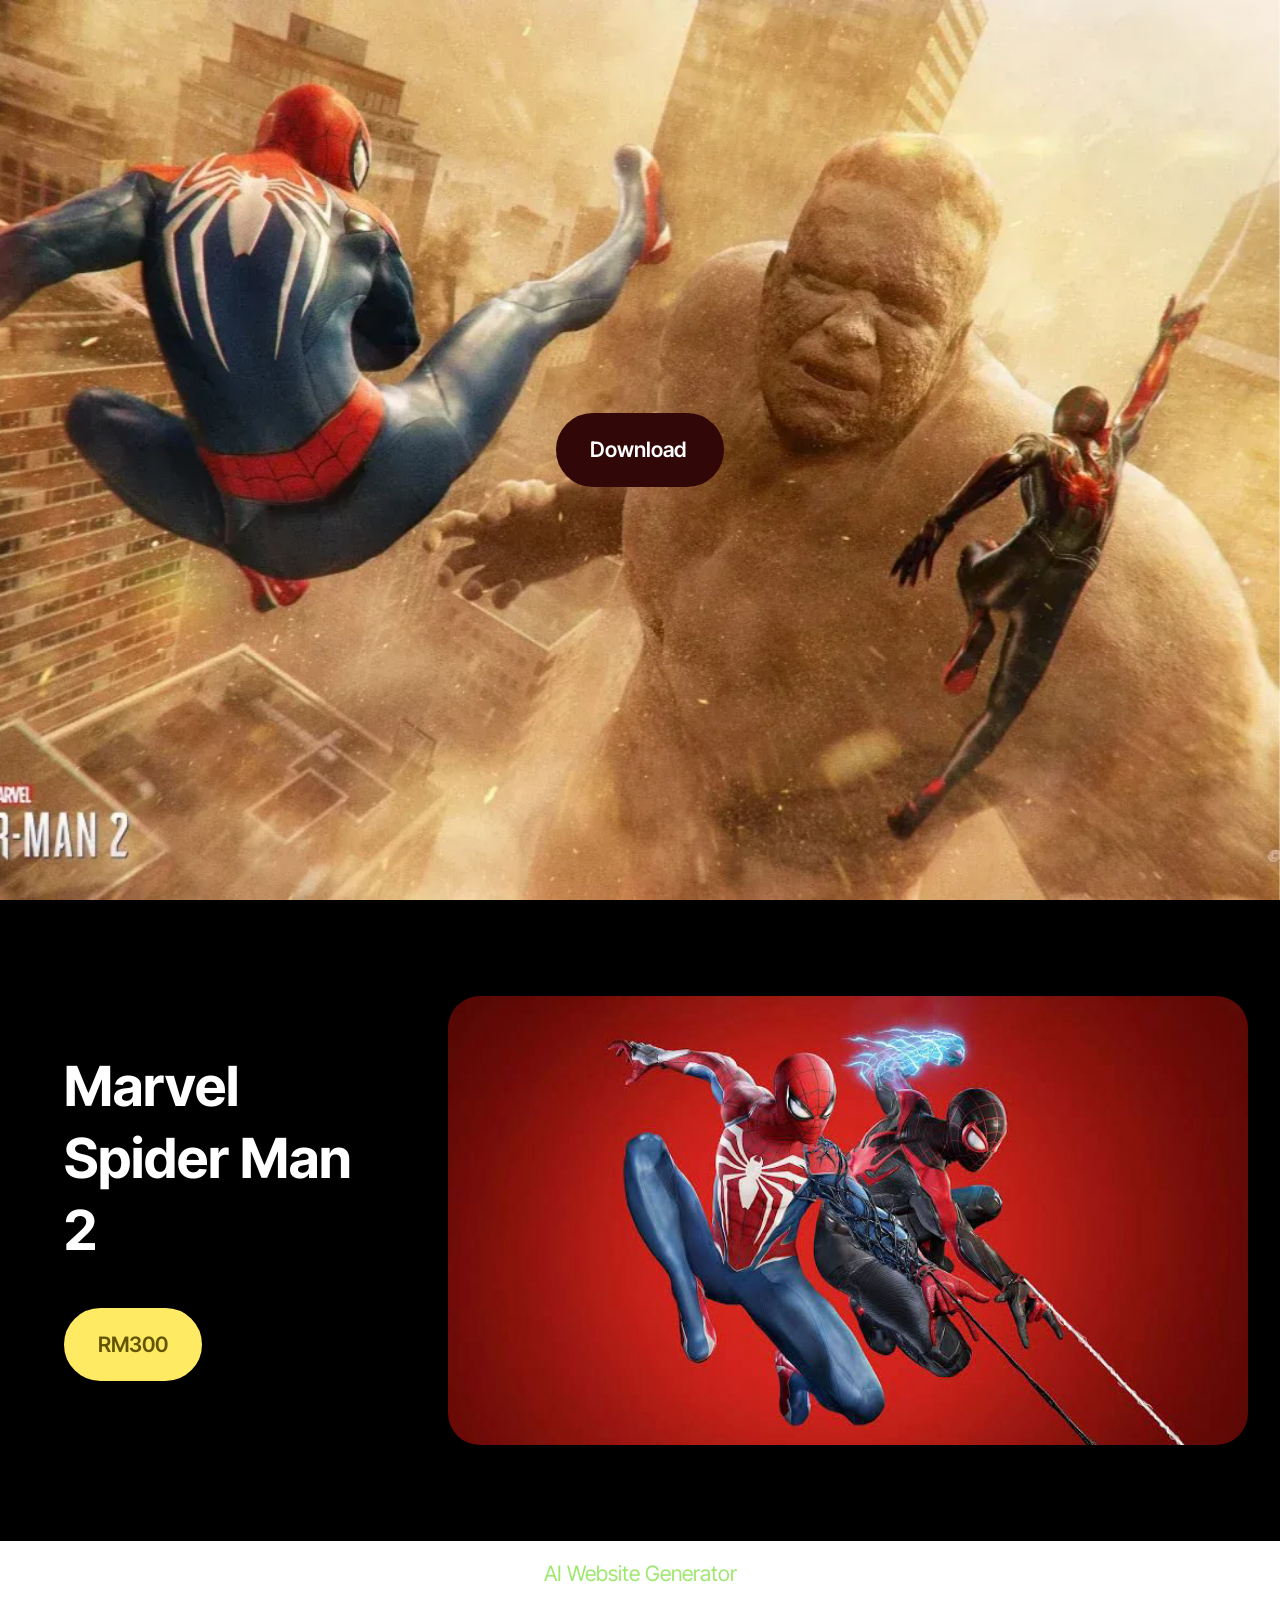
==== index.html @ e8578fde "create github pages" ====
<!DOCTYPE html>
<html  >
<head>
  <!-- Site made with Mobirise Website Builder v6.1.12, https://mobirise.com -->
  <meta charset="UTF-8">
  <meta http-equiv="X-UA-Compatible" content="IE=edge">
  <meta name="generator" content="Mobirise v6.1.12, mobirise.com">
  <meta name="viewport" content="width=device-width, initial-scale=1, minimum-scale=1">
  <link rel="shortcut icon" href="assets/images/logo5.png" type="image/x-icon">
  <meta name="description" content="">
  
  
  <title>Home</title>
  <link rel="stylesheet" href="assets/bootstrap/css/bootstrap.min.css">
  <link rel="stylesheet" href="assets/parallax/jarallax.css">
  <link rel="stylesheet" href="assets/theme/css/style.css">
  <link rel="preload" href="https://fonts.googleapis.com/css?family=Inter+Tight:100,200,300,400,500,600,700,800,900,100i,200i,300i,400i,500i,600i,700i,800i,900i&display=swap" as="style" onload="this.onload=null;this.rel='stylesheet'">
  <noscript><link rel="stylesheet" href="https://fonts.googleapis.com/css?family=Inter+Tight:100,200,300,400,500,600,700,800,900,100i,200i,300i,400i,500i,600i,700i,800i,900i&display=swap"></noscript>
  <link rel="preload" as="style" href="assets/mobirise/css/mbr-additional.css?v=uvXYZr"><link rel="stylesheet" href="assets/mobirise/css/mbr-additional.css?v=uvXYZr" type="text/css">

  
  
  
</head>
<body>
  
  <section data-bs-version="5.1" class="header19 cid-vxeJ7WHaQh mbr-fullscreen mbr-parallax-background" id="header19-0">
  

  
  
  <div class="container">
    <div class="row">
      <div class="content-wrap col-12 col-md-8">
        
        
        <div class="mbr-section-btn"><a class="btn btn-info display-7" href="https://mobiri.se">Download&nbsp;</a></div>
        
      </div>
    </div>
  </div>
</section>

<section data-bs-version="5.1" class="header1 cid-vxqao3U9JW" id="header01-2">
	

	
	

	<div class="container-fluid">
		<div class="row justify-content-center">
			<div class="col-12 col-md-12 col-lg-8 image-wrapper">
				<img class="w-100" src="assets/images/images204-739x415.jpg" alt="Mobirise Website Builder">
			</div>
			<div class="col-12 col-lg col-md-12">
				<div class="text-wrapper align-left">
					<h1 class="mbr-section-title mbr-fonts-style mb-4 display-2"><strong>Marvel&nbsp;</strong><br><strong>Spider Man 2</strong></h1>
					
					<div class="mbr-section-btn mt-3"><a class="btn btn-danger display-7" href="https://mobiri.se">RM300</a></div>
				</div>
			</div>
		</div>
	</div>
</section><section class="display-7" style="padding: 0;align-items: center;justify-content: center;flex-wrap: wrap;    align-content: center;display: flex;position: relative;height: 4rem;"><a href="https://mobiri.se/5185885" style="flex: 1 1;height: 4rem;position: absolute;width: 100%;z-index: 1;"><img alt="" style="height: 4rem;" src="[data-uri]"></a><p style="margin: 0;text-align: center;" class="display-7">&#8204;</p><a style="z-index:1" href="https://mobirise.com/builder/ai-website-generator.html">AI Website Generator</a></section><script src="assets/bootstrap/js/bootstrap.bundle.min.js"></script>  <script src="assets/parallax/jarallax.js"></script>  <script src="assets/smoothscroll/smooth-scroll.js"></script>  <script src="assets/ytplayer/index.js"></script>  <script src="assets/theme/js/script.js"></script>  
  
  
</body>
</html>
---- assets/parallax/jarallax.css ----
.jarallax {
    position: relative;
    z-index: 0;
}
.jarallax > .jarallax-img {
    position: absolute;
    object-fit: cover;
    /* support for plugin https://github.com/bfred-it/object-fit-images */
    font-family: 'object-fit: cover;';
    top: 0;
    left: 0;
    width: 100%;
    height: 100%;
    z-index: -1;
}
---- assets/theme/css/style.css ----
@charset "UTF-8";
section {
  background-color: #ffffff;
}

body {
  font-style: normal;
  line-height: 1.5;
  font-weight: 400;
  color: #232323;
  position: relative;
}

button {
  background-color: transparent;
  border-color: transparent;
}

.embla__button,
.carousel-control {
  background-color: #edefea !important;
  opacity: 0.8 !important;
  color: #464845 !important;
  border-color: #edefea !important;
}

.carousel .close,
.modalWindow .close {
  background-color: #edefea !important;
  color: #464845 !important;
  border-color: #edefea !important;
  opacity: 0.8 !important;
}

.carousel .close:hover,
.modalWindow .close:hover {
  opacity: 1 !important;
}

.carousel-indicators li {
  background-color: #edefea !important;
  border: 2px solid #464845 !important;
}

.carousel-indicators li:hover,
.carousel-indicators li:active {
  opacity: 0.8 !important;
}

.embla__button:hover,
.carousel-control:hover {
  background-color: #edefea !important;
  opacity: 1 !important;
}

.modalWindow-video-container {
  height: 80%;
}

section,
.container,
.container-fluid {
  position: relative;
  word-wrap: break-word;
}

a.mbr-iconfont:hover {
  text-decoration: none;
}

.article .lead p,
.article .lead ul,
.article .lead ol,
.article .lead pre,
.article .lead blockquote {
  margin-bottom: 0;
}

a {
  font-style: normal;
  font-weight: 400;
  cursor: pointer;
}
a, a:hover {
  text-decoration: none;
}

.mbr-section-title {
  font-style: normal;
  line-height: 1.3;
}

.mbr-section-subtitle {
  line-height: 1.3;
}

.mbr-text {
  font-style: normal;
  line-height: 1.7;
}

h1,
h2,
h3,
h4,
h5,
h6,
.display-1,
.display-2,
.display-4,
.display-5,
.display-7,
span,
p,
a {
  line-height: 1;
  word-break: break-word;
  word-wrap: break-word;
  font-weight: 400;
}

b,
strong {
  font-weight: bold;
}

input:-webkit-autofill, input:-webkit-autofill:hover, input:-webkit-autofill:focus, input:-webkit-autofill:active {
  transition-delay: 9999s;
  -webkit-transition-property: background-color, color;
  transition-property: background-color, color;
}

textarea[type=hidden] {
  display: none;
}

section {
  background-position: 50% 50%;
  background-repeat: no-repeat;
  background-size: cover;
}
section .mbr-background-video,
section .mbr-background-video-preview {
  position: absolute;
  bottom: 0;
  left: 0;
  right: 0;
  top: 0;
}

.hidden {
  visibility: hidden;
}

.mbr-z-index20 {
  z-index: 20;
}

/*! Base colors */
.mbr-white {
  color: #ffffff;
}

.mbr-black {
  color: #111111;
}

.mbr-bg-white {
  background-color: #ffffff;
}

.mbr-bg-black {
  background-color: #000000;
}

/*! Text-aligns */
.align-left {
  text-align: left;
}

.align-center {
  text-align: center;
}

.align-right {
  text-align: right;
}

/*! Font-weight  */
.mbr-light {
  font-weight: 300;
}

.mbr-regular {
  font-weight: 400;
}

.mbr-semibold {
  font-weight: 500;
}

.mbr-bold {
  font-weight: 700;
}

/*! Media  */
.media-content {
  flex-basis: 100%;
}

.media-container-row {
  display: flex;
  flex-direction: row;
  flex-wrap: wrap;
  justify-content: center;
  align-content: center;
  align-items: start;
}
.media-container-row .media-size-item {
  width: 400px;
}

.media-container-column {
  display: flex;
  flex-direction: column;
  flex-wrap: wrap;
  justify-content: center;
  align-content: center;
  align-items: stretch;
}
.media-container-column > * {
  width: 100%;
}

@media (min-width: 992px) {
  .media-container-row {
    flex-wrap: nowrap;
  }
}
figure {
  margin-bottom: 0;
  overflow: hidden;
}

figure[mbr-media-size] {
  transition: width 0.1s;
}

img,
iframe {
  display: block;
  width: 100%;
}

.card {
  background-color: transparent;
  border: none;
}

.card-box {
  width: 100%;
}

.card-img {
  text-align: center;
  flex-shrink: 0;
  -webkit-flex-shrink: 0;
}

.media {
  max-width: 100%;
  margin: 0 auto;
}

.mbr-figure {
  align-self: center;
}

.media-container > div {
  max-width: 100%;
}

.mbr-figure img,
.card-img img {
  width: 100%;
}

@media (max-width: 991px) {
  .media-size-item {
    width: auto !important;
  }
  .media {
    width: auto;
  }
  .mbr-figure {
    width: 100% !important;
  }
}
/*! Buttons */
.mbr-section-btn {
  margin-left: -0.6rem;
  margin-right: -0.6rem;
  font-size: 0;
}

.btn {
  font-weight: 600;
  border-width: 1px;
  font-style: normal;
  margin: 0.6rem 0.6rem;
  white-space: normal;
  transition: all 0.2s ease-in-out;
  display: inline-flex;
  align-items: center;
  justify-content: center;
  word-break: break-word;
}

.btn-sm {
  font-weight: 600;
  letter-spacing: 0px;
  transition: all 0.3s ease-in-out;
}

.btn-md {
  font-weight: 600;
  letter-spacing: 0px;
  transition: all 0.3s ease-in-out;
}

.btn-lg {
  font-weight: 600;
  letter-spacing: 0px;
  transition: all 0.3s ease-in-out;
}

.btn-form {
  margin: 0;
}
.btn-form:hover {
  cursor: pointer;
}

nav .mbr-section-btn {
  margin-left: 0rem;
  margin-right: 0rem;
}

/*! Btn icon margin */
.btn .mbr-iconfont,
.btn.btn-sm .mbr-iconfont {
  order: 1;
  cursor: pointer;
  margin-left: 0.5rem;
  vertical-align: sub;
}

.btn.btn-md .mbr-iconfont,
.btn.btn-md .mbr-iconfont {
  margin-left: 0.8rem;
}

.mbr-regular {
  font-weight: 400;
}

.mbr-semibold {
  font-weight: 500;
}

.mbr-bold {
  font-weight: 700;
}

[type=submit] {
  -webkit-appearance: none;
}

/*! Full-screen */
.mbr-fullscreen .mbr-overlay {
  min-height: 100vh;
}

.mbr-fullscreen {
  display: flex;
  display: -moz-flex;
  display: -ms-flex;
  display: -o-flex;
  align-items: center;
  min-height: 100vh;
  padding-top: 3rem;
  padding-bottom: 3rem;
}

/*! Map */
.map {
  height: 25rem;
  position: relative;
}
.map iframe {
  width: 100%;
  height: 100%;
}

/*! Scroll to top arrow */
.mbr-arrow-up {
  bottom: 25px;
  right: 90px;
  position: fixed;
  text-align: right;
  z-index: 5000;
  color: #ffffff;
  font-size: 22px;
}

.mbr-arrow-up a {
  background: rgba(0, 0, 0, 0.2);
  border-radius: 50%;
  color: #fff;
  display: inline-block;
  height: 60px;
  width: 60px;
  border: 2px solid #fff;
  outline-style: none !important;
  position: relative;
  text-decoration: none;
  transition: all 0.3s ease-in-out;
  cursor: pointer;
  text-align: center;
}
.mbr-arrow-up a:hover {
  background-color: rgba(0, 0, 0, 0.4);
}
.mbr-arrow-up a i {
  line-height: 60px;
}

.mbr-arrow-up-icon {
  display: block;
  color: #fff;
}

.mbr-arrow-up-icon::before {
  content: "›";
  display: inline-block;
  font-family: serif;
  font-size: 22px;
  line-height: 1;
  font-style: normal;
  position: relative;
  top: 6px;
  left: -4px;
  transform: rotate(-90deg);
}

/*! Arrow Down */
.mbr-arrow {
  position: absolute;
  bottom: 45px;
  left: 50%;
  width: 60px;
  height: 60px;
  cursor: pointer;
  background-color: rgba(80, 80, 80, 0.5);
  border-radius: 50%;
  transform: translateX(-50%);
}
@media (max-width: 767px) {
  .mbr-arrow {
    display: none;
  }
}
.mbr-arrow > a {
  display: inline-block;
  text-decoration: none;
  outline-style: none;
  animation: arrowdown 1.7s ease-in-out infinite;
  color: #ffffff;
}
.mbr-arrow > a > i {
  position: absolute;
  top: -2px;
  left: 15px;
  font-size: 2rem;
}

#scrollToTop a i::before {
  content: "";
  position: absolute;
  display: block;
  border-bottom: 2.5px solid #fff;
  border-left: 2.5px solid #fff;
  width: 27.8%;
  height: 27.8%;
  left: 50%;
  top: 51%;
  transform: translateY(-30%) translateX(-50%) rotate(135deg);
}

@keyframes arrowdown {
  0% {
    transform: translateY(0px);
  }
  50% {
    transform: translateY(-5px);
  }
  100% {
    transform: translateY(0px);
  }
}
@media (max-width: 500px) {
  .mbr-arrow-up {
    left: 0;
    right: 0;
    text-align: center;
  }
}
/*Gradients animation*/
@keyframes gradient-animation {
  from {
    background-position: 0% 100%;
    animation-timing-function: ease-in-out;
  }
  to {
    background-position: 100% 0%;
    animation-timing-function: ease-in-out;
  }
}
.bg-gradient {
  background-size: 200% 200%;
  animation: gradient-animation 5s infinite alternate;
  -webkit-animation: gradient-animation 5s infinite alternate;
}

.menu .navbar-brand {
  display: -webkit-flex;
}
.menu .navbar-brand span {
  display: flex;
  display: -webkit-flex;
}
.menu .navbar-brand .navbar-caption-wrap {
  display: -webkit-flex;
}
.menu .navbar-brand .navbar-logo img {
  display: -webkit-flex;
  width: auto;
}
@media (min-width: 768px) and (max-width: 991px) {
  .menu .navbar-toggleable-sm .navbar-nav {
    display: -ms-flexbox;
  }
}
@media (max-width: 991px) {
  .menu .navbar-collapse {
    max-height: 93.5vh;
  }
  .menu .navbar-collapse.show {
    overflow: auto;
  }
}
@media (min-width: 992px) {
  .menu .navbar-nav.nav-dropdown {
    display: -webkit-flex;
  }
  .menu .navbar-toggleable-sm .navbar-collapse {
    display: -webkit-flex !important;
  }
  .menu .collapsed .navbar-collapse {
    max-height: 93.5vh;
  }
  .menu .collapsed .navbar-collapse.show {
    overflow: auto;
  }
}
@media (max-width: 767px) {
  .menu .navbar-collapse {
    max-height: 80vh;
  }
}

.nav-link .mbr-iconfont {
  margin-right: 0.5rem;
}

.navbar {
  display: -webkit-flex;
  -webkit-flex-wrap: wrap;
  -webkit-align-items: center;
  -webkit-justify-content: space-between;
}

.navbar-collapse {
  -webkit-flex-basis: 100%;
  -webkit-flex-grow: 1;
  -webkit-align-items: center;
}

.nav-dropdown .link {
  padding: 0.667em 1.667em !important;
  margin: 0 !important;
}

.nav {
  display: -webkit-flex;
  -webkit-flex-wrap: wrap;
}

.row {
  display: -webkit-flex;
  -webkit-flex-wrap: wrap;
}

.justify-content-center {
  -webkit-justify-content: center;
}

.form-inline {
  display: -webkit-flex;
}

.card-wrapper {
  -webkit-flex: 1;
}

.carousel-control {
  z-index: 10;
  display: -webkit-flex;
}

.carousel-controls {
  display: -webkit-flex;
}

.media {
  display: -webkit-flex;
}

.form-group:focus {
  outline: none;
}

.jq-selectbox__select {
  padding: 7px 0;
  position: relative;
}

.jq-selectbox__dropdown {
  overflow: hidden;
  border-radius: 10px;
  position: absolute;
  top: 100%;
  left: 0 !important;
  width: 100% !important;
}

.jq-selectbox__trigger-arrow {
  right: 0;
  transform: translateY(-50%);
}

.jq-selectbox li {
  padding: 1.07em 0.5em;
}

input[type=range] {
  padding-left: 0 !important;
  padding-right: 0 !important;
}

.modal-dialog,
.modal-content {
  height: 100%;
}

.modal-dialog .carousel-inner {
  height: calc(100vh - 1.75rem);
}
@media (max-width: 575px) {
  .modal-dialog .carousel-inner {
    height: calc(100vh - 1rem);
  }
}

.carousel-item {
  text-align: center;
}

.carousel-item img {
  margin: auto;
}

.navbar-toggler {
  align-self: flex-start;
  padding: 0.25rem 0.75rem;
  font-size: 1.25rem;
  line-height: 1;
  background: transparent;
  border: 1px solid transparent;
  border-radius: 0.25rem;
}

.navbar-toggler:focus,
.navbar-toggler:hover {
  text-decoration: none;
  box-shadow: none;
}

.navbar-toggler-icon {
  display: inline-block;
  width: 1.5em;
  height: 1.5em;
  vertical-align: middle;
  content: "";
  background: no-repeat center center;
  background-size: 100% 100%;
}

.navbar-toggler-left {
  position: absolute;
  left: 1rem;
}

.navbar-toggler-right {
  position: absolute;
  right: 1rem;
}

.card-img {
  width: auto;
}

.menu .navbar.collapsed:not(.beta-menu) {
  flex-direction: column;
}

.carousel-item.active,
.carousel-item-next,
.carousel-item-prev {
  display: flex;
}

.note-air-layout .dropup .dropdown-menu,
.note-air-layout .navbar-fixed-bottom .dropdown .dropdown-menu {
  bottom: initial !important;
}

html,
body {
  height: auto;
  min-height: 100vh;
}

.dropup .dropdown-toggle::after {
  display: none;
}

.form-asterisk {
  font-family: initial;
  position: absolute;
  top: -2px;
  font-weight: normal;
}

.form-control-label {
  position: relative;
  cursor: pointer;
  margin-bottom: 0.357em;
  padding: 0;
}

.alert {
  color: #ffffff;
  border-radius: 0;
  border: 0;
  font-size: 1.1rem;
  line-height: 1.5;
  margin-bottom: 1.875rem;
  padding: 1.25rem;
  position: relative;
  text-align: center;
}
.alert.alert-form::after {
  background-color: inherit;
  bottom: -7px;
  content: "";
  display: block;
  height: 14px;
  left: 50%;
  margin-left: -7px;
  position: absolute;
  transform: rotate(45deg);
  width: 14px;
}

.form-control {
  background-color: #ffffff;
  background-clip: border-box;
  color: #232323;
  line-height: 1rem !important;
  height: auto;
  padding: 1.2rem 2rem;
  transition: border-color 0.25s ease 0s;
  border: 1px solid transparent !important;
  border-radius: 4px;
  box-shadow: rgba(0, 0, 0, 0.07) 0px 1px 1px 0px, rgba(0, 0, 0, 0.07) 0px 1px 3px 0px, rgba(0, 0, 0, 0.03) 0px 0px 0px 1px;
}
.form-active .form-control:invalid {
  border-color: red;
}

.row > * {
  padding-right: 1rem;
  padding-left: 1rem;
}

form .row {
  margin-left: -0.6rem;
  margin-right: -0.6rem;
}
form .row [class*=col] {
  padding-left: 0.6rem;
  padding-right: 0.6rem;
}

form .mbr-section-btn {
  padding-left: 0.6rem;
  padding-right: 0.6rem;
}

form .form-check-input {
  margin-top: 0.5;
}

textarea.form-control {
  line-height: 1.5rem !important;
}

.form-group {
  margin-bottom: 1.2rem;
}

.form-control,
form .btn {
  min-height: 48px;
}

.gdpr-block label span.textGDPR input[name=gdpr] {
  top: 7px;
}

.form-control:focus {
  box-shadow: none;
}

:focus {
  outline: none;
}

.mbr-overlay {
  background-color: #000;
  bottom: 0;
  left: 0;
  opacity: 0.5;
  position: absolute;
  right: 0;
  top: 0;
  z-index: 0;
  pointer-events: none;
}

blockquote {
  font-style: italic;
  padding: 3rem;
  font-size: 1.09rem;
  position: relative;
  border-left: 3px solid;
}

ul,
ol,
pre,
blockquote {
  margin-bottom: 2.3125rem;
}

.mt-4 {
  margin-top: 2rem !important;
}

.mb-4 {
  margin-bottom: 2rem !important;
}

.container,
.container-fluid {
  padding-left: 16px;
  padding-right: 16px;
}

.row {
  margin-left: -16px;
  margin-right: -16px;
}
.row > [class*=col] {
  padding-left: 16px;
  padding-right: 16px;
}

@media (min-width: 992px) {
  .container-fluid {
    padding-left: 32px;
    padding-right: 32px;
  }
}
@media (max-width: 991px) {
  .mbr-container {
    padding-left: 16px;
    padding-right: 16px;
  }
}
.app-video-wrapper > img {
  opacity: 1;
}

.app-video-wrapper {
  background: transparent;
}

.item {
  position: relative;
}

.dropdown-menu .dropdown-menu {
  left: 100%;
}

.dropdown-item + .dropdown-menu {
  display: none;
}

.dropdown-item:hover + .dropdown-menu,
.dropdown-menu:hover {
  display: block;
}

@media (min-aspect-ratio: 16/9) {
  .mbr-video-foreground {
    height: 300% !important;
    top: -100% !important;
  }
}
@media (max-aspect-ratio: 16/9) {
  .mbr-video-foreground {
    width: 300% !important;
    left: -100% !important;
  }
}.engine {
	position: absolute;
	text-indent: -2400px;
	text-align: center;
	padding: 0;
	top: 0;
	left: -2400px;
}
---- assets/mobirise/css/mbr-additional.css ----
.btn {
  border-width: 2px;
}
img,
.card-wrap,
.card-wrapper,
.video-wrapper,
.mbr-figure iframe,
.google-map iframe,
.slide-content,
.plan,
.card,
.item-wrapper,
.item-wrapper .mbr-overlay {
  border-radius: 2rem !important;
}
.video-wrapper {
  overflow: hidden;
}
body {
  font-family: Inter Tight;
}
.display-1 {
  font-family: 'Inter Tight', sans-serif;
  font-size: 5rem;
  line-height: 1;
}
.display-1 > .mbr-iconfont {
  font-size: 6.25rem;
}
.display-2 {
  font-family: 'Inter Tight', sans-serif;
  font-size: 4rem;
  line-height: 1;
}
.display-2 > .mbr-iconfont {
  font-size: 5rem;
}
.display-4 {
  font-family: 'Inter Tight', sans-serif;
  font-size: 1.4rem;
  line-height: 1.5;
}
.display-4 > .mbr-iconfont {
  font-size: 1.75rem;
}
.display-5 {
  font-family: 'Inter Tight', sans-serif;
  font-size: 2rem;
  line-height: 1.5;
}
.display-5 > .mbr-iconfont {
  font-size: 2.5rem;
}
.display-7 {
  font-family: 'Inter Tight', sans-serif;
  font-size: 1.4rem;
  line-height: 1.3;
}
.display-7 > .mbr-iconfont {
  font-size: 1.75rem;
}
/* ---- Fluid typography for mobile devices ---- */
/* 1.4 - font scale ratio ( bootstrap == 1.42857 ) */
/* 100vw - current viewport width */
/* (48 - 20)  48 == 48rem == 768px, 20 == 20rem == 320px(minimal supported viewport) */
/* 0.65 - min scale variable, may vary */
@media (max-width: 992px) {
  .display-1 {
    font-size: 4rem;
  }
}
@media (max-width: 768px) {
  .display-1 {
    font-size: 3.5rem;
    font-size: calc( 2.4rem + (5 - 2.4) * ((100vw - 20rem) / (48 - 20)));
    line-height: calc( 1.1 * (2.4rem + (5 - 2.4) * ((100vw - 20rem) / (48 - 20))));
  }
  .display-2 {
    font-size: 3.2rem;
    font-size: calc( 2.05rem + (4 - 2.05) * ((100vw - 20rem) / (48 - 20)));
    line-height: calc( 1.3 * (2.05rem + (4 - 2.05) * ((100vw - 20rem) / (48 - 20))));
  }
  .display-4 {
    font-size: 1.12rem;
    font-size: calc( 1.14rem + (1.4 - 1.14) * ((100vw - 20rem) / (48 - 20)));
    line-height: calc( 1.4 * (1.14rem + (1.4 - 1.14) * ((100vw - 20rem) / (48 - 20))));
  }
  .display-5 {
    font-size: 1.6rem;
    font-size: calc( 1.35rem + (2 - 1.35) * ((100vw - 20rem) / (48 - 20)));
    line-height: calc( 1.4 * (1.35rem + (2 - 1.35) * ((100vw - 20rem) / (48 - 20))));
  }
  .display-7 {
    font-size: 1.12rem;
    font-size: calc( 1.14rem + (1.4 - 1.14) * ((100vw - 20rem) / (48 - 20)));
    line-height: calc( 1.4 * (1.14rem + (1.4 - 1.14) * ((100vw - 20rem) / (48 - 20))));
  }
}
@media (min-width: 992px) and (max-width: 1400px) {
  .display-1 {
    font-size: 3.5rem;
    font-size: calc( 2.4rem + (5 - 2.4) * ((100vw - 62rem) / (87 - 62)));
    line-height: calc( 1.1 * (2.4rem + (5 - 2.4) * ((100vw - 62rem) / (87 - 62))));
  }
  .display-2 {
    font-size: 3.2rem;
    font-size: calc( 2.05rem + (4 - 2.05) * ((100vw - 62rem) / (87 - 62)));
    line-height: calc( 1.3 * (2.05rem + (4 - 2.05) * ((100vw - 62rem) / (87 - 62))));
  }
  .display-4 {
    font-size: 1.12rem;
    font-size: calc( 1.14rem + (1.4 - 1.14) * ((100vw - 62rem) / (87 - 62)));
    line-height: calc( 1.4 * (1.14rem + (1.4 - 1.14) * ((100vw - 62rem) / (87 - 62))));
  }
  .display-5 {
    font-size: 1.6rem;
    font-size: calc( 1.35rem + (2 - 1.35) * ((100vw - 62rem) / (87 - 62)));
    line-height: calc( 1.4 * (1.35rem + (2 - 1.35) * ((100vw - 62rem) / (87 - 62))));
  }
  .display-7 {
    font-size: 1.12rem;
    font-size: calc( 1.14rem + (1.4 - 1.14) * ((100vw - 62rem) / (87 - 62)));
    line-height: calc( 1.4 * (1.14rem + (1.4 - 1.14) * ((100vw - 62rem) / (87 - 62))));
  }
}
/* Buttons */
.btn {
  padding: 1.25rem 2rem;
  border-radius: 4px;
}
@media (max-width: 767px) {
  .btn {
    padding: 0.75rem 1.5rem;
  }
}
.btn-sm {
  padding: 0.6rem 1.2rem;
  border-radius: 4px;
}
.btn-md {
  padding: 0.6rem 1.2rem;
  border-radius: 4px;
}
.btn-lg {
  padding: 1.25rem 2rem;
  border-radius: 4px;
}
.bg-primary {
  background-color: #9fe870 !important;
}
.bg-success {
  background-color: #3a341c !important;
}
.bg-info {
  background-color: #320707 !important;
}
.bg-warning {
  background-color: #a0e2e1 !important;
}
.bg-danger {
  background-color: #ffea64 !important;
}
.btn-primary,
.btn-primary:active {
  background-color: #9fe870 !important;
  border-color: #9fe870 !important;
  color: #264d0c !important;
  box-shadow: none;
}
.btn-primary:hover,
.btn-primary:focus,
.btn-primary.focus,
.btn-primary.active {
  color: inherit;
  background-color: #bcef9c !important;
  border-color: #bcef9c !important;
  box-shadow: none;
}
.btn-primary.disabled,
.btn-primary:disabled {
  color: #264d0c !important;
  background-color: #bcef9c !important;
  border-color: #bcef9c !important;
}
.btn-secondary,
.btn-secondary:active {
  background-color: #ffd7ef !important;
  border-color: #ffd7ef !important;
  color: #d70081 !important;
  box-shadow: none;
}
.btn-secondary:hover,
.btn-secondary:focus,
.btn-secondary.focus,
.btn-secondary.active {
  color: inherit;
  background-color: #ffffff !important;
  border-color: #ffffff !important;
  box-shadow: none;
}
.btn-secondary.disabled,
.btn-secondary:disabled {
  color: #d70081 !important;
  background-color: #ffffff !important;
  border-color: #ffffff !important;
}
.btn-info,
.btn-info:active {
  background-color: #320707 !important;
  border-color: #320707 !important;
  color: #ffffff !important;
  box-shadow: none;
}
.btn-info:hover,
.btn-info:focus,
.btn-info.focus,
.btn-info.active {
  color: inherit;
  background-color: #5f0d0d !important;
  border-color: #5f0d0d !important;
  box-shadow: none;
}
.btn-info.disabled,
.btn-info:disabled {
  color: #ffffff !important;
  background-color: #5f0d0d !important;
  border-color: #5f0d0d !important;
}
.btn-success,
.btn-success:active {
  background-color: #3a341c !important;
  border-color: #3a341c !important;
  color: #ffffff !important;
  box-shadow: none;
}
.btn-success:hover,
.btn-success:focus,
.btn-success.focus,
.btn-success.active {
  color: inherit;
  background-color: #5c532d !important;
  border-color: #5c532d !important;
  box-shadow: none;
}
.btn-success.disabled,
.btn-success:disabled {
  color: #ffffff !important;
  background-color: #5c532d !important;
  border-color: #5c532d !important;
}
.btn-warning,
.btn-warning:active {
  background-color: #a0e2e1 !important;
  border-color: #a0e2e1 !important;
  color: #1f6463 !important;
  box-shadow: none;
}
.btn-warning:hover,
.btn-warning:focus,
.btn-warning.focus,
.btn-warning.active {
  color: inherit;
  background-color: #c7eeed !important;
  border-color: #c7eeed !important;
  box-shadow: none;
}
.btn-warning.disabled,
.btn-warning:disabled {
  color: #1f6463 !important;
  background-color: #c7eeed !important;
  border-color: #c7eeed !important;
}
.btn-danger,
.btn-danger:active {
  background-color: #ffea64 !important;
  border-color: #ffea64 !important;
  color: #645600 !important;
  box-shadow: none;
}
.btn-danger:hover,
.btn-danger:focus,
.btn-danger.focus,
.btn-danger.active {
  color: inherit;
  background-color: #fff197 !important;
  border-color: #fff197 !important;
  box-shadow: none;
}
.btn-danger.disabled,
.btn-danger:disabled {
  color: #645600 !important;
  background-color: #fff197 !important;
  border-color: #fff197 !important;
}
.btn-white,
.btn-white:active {
  background-color: #eff0ec !important;
  border-color: #eff0ec !important;
  color: #757b62 !important;
  box-shadow: none;
}
.btn-white:hover,
.btn-white:focus,
.btn-white.focus,
.btn-white.active {
  color: inherit;
  background-color: #ffffff !important;
  border-color: #ffffff !important;
  box-shadow: none;
}
.btn-white.disabled,
.btn-white:disabled {
  color: #757b62 !important;
  background-color: #ffffff !important;
  border-color: #ffffff !important;
}
.btn-black,
.btn-black:active {
  background-color: #232323 !important;
  border-color: #232323 !important;
  color: #ffffff !important;
  box-shadow: none;
}
.btn-black:hover,
.btn-black:focus,
.btn-black.focus,
.btn-black.active {
  color: inherit;
  background-color: #3d3d3d !important;
  border-color: #3d3d3d !important;
  box-shadow: none;
}
.btn-black.disabled,
.btn-black:disabled {
  color: #ffffff !important;
  background-color: #3d3d3d !important;
  border-color: #3d3d3d !important;
}
.btn-primary-outline,
.btn-primary-outline:active {
  background-color: transparent !important;
  border-color: #9fe870;
  color: #9fe870;
}
.btn-primary-outline:hover,
.btn-primary-outline:focus,
.btn-primary-outline.focus,
.btn-primary-outline.active {
  color: #6ddc25 !important;
  background-color: transparent !important;
  border-color: #6ddc25 !important;
  box-shadow: none !important;
}
.btn-primary-outline.disabled,
.btn-primary-outline:disabled {
  color: #264d0c !important;
  background-color: #9fe870 !important;
  border-color: #9fe870 !important;
}
.btn-secondary-outline,
.btn-secondary-outline:active {
  background-color: transparent !important;
  border-color: #ffd7ef;
  color: #ffd7ef;
}
.btn-secondary-outline:hover,
.btn-secondary-outline:focus,
.btn-secondary-outline.focus,
.btn-secondary-outline.active {
  color: #ff80cc !important;
  background-color: transparent !important;
  border-color: #ff80cc !important;
  box-shadow: none !important;
}
.btn-secondary-outline.disabled,
.btn-secondary-outline:disabled {
  color: #d70081 !important;
  background-color: #ffd7ef !important;
  border-color: #ffd7ef !important;
}
.btn-info-outline,
.btn-info-outline:active {
  background-color: transparent !important;
  border-color: #320707;
  color: #320707;
}
.btn-info-outline:hover,
.btn-info-outline:focus,
.btn-info-outline.focus,
.btn-info-outline.active {
  color: #000000 !important;
  background-color: transparent !important;
  border-color: #000000 !important;
  box-shadow: none !important;
}
.btn-info-outline.disabled,
.btn-info-outline:disabled {
  color: #ffffff !important;
  background-color: #320707 !important;
  border-color: #320707 !important;
}
.btn-success-outline,
.btn-success-outline:active {
  background-color: transparent !important;
  border-color: #3a341c;
  color: #3a341c;
}
.btn-success-outline:hover,
.btn-success-outline:focus,
.btn-success-outline.focus,
.btn-success-outline.active {
  color: #000000 !important;
  background-color: transparent !important;
  border-color: #000000 !important;
  box-shadow: none !important;
}
.btn-success-outline.disabled,
.btn-success-outline:disabled {
  color: #ffffff !important;
  background-color: #3a341c !important;
  border-color: #3a341c !important;
}
.btn-warning-outline,
.btn-warning-outline:active {
  background-color: transparent !important;
  border-color: #a0e2e1;
  color: #a0e2e1;
}
.btn-warning-outline:hover,
.btn-warning-outline:focus,
.btn-warning-outline.focus,
.btn-warning-outline.active {
  color: #5ececc !important;
  background-color: transparent !important;
  border-color: #5ececc !important;
  box-shadow: none !important;
}
.btn-warning-outline.disabled,
.btn-warning-outline:disabled {
  color: #1f6463 !important;
  background-color: #a0e2e1 !important;
  border-color: #a0e2e1 !important;
}
.btn-danger-outline,
.btn-danger-outline:active {
  background-color: transparent !important;
  border-color: #ffea64;
  color: #ffea64;
}
.btn-danger-outline:hover,
.btn-danger-outline:focus,
.btn-danger-outline.focus,
.btn-danger-outline.active {
  color: #ffde0d !important;
  background-color: transparent !important;
  border-color: #ffde0d !important;
  box-shadow: none !important;
}
.btn-danger-outline.disabled,
.btn-danger-outline:disabled {
  color: #645600 !important;
  background-color: #ffea64 !important;
  border-color: #ffea64 !important;
}
.btn-black-outline,
.btn-black-outline:active {
  background-color: transparent !important;
  border-color: #232323;
  color: #232323;
}
.btn-black-outline:hover,
.btn-black-outline:focus,
.btn-black-outline.focus,
.btn-black-outline.active {
  color: #000000 !important;
  background-color: transparent !important;
  border-color: #000000 !important;
  box-shadow: none !important;
}
.btn-black-outline.disabled,
.btn-black-outline:disabled {
  color: #ffffff !important;
  background-color: #232323 !important;
  border-color: #232323 !important;
}
.btn-white-outline,
.btn-white-outline:active {
  background-color: transparent !important;
  border-color: #fafafa;
  color: #fafafa;
}
.btn-white-outline:hover,
.btn-white-outline:focus,
.btn-white-outline.focus,
.btn-white-outline.active {
  color: #cfcfcf !important;
  background-color: transparent !important;
  border-color: #cfcfcf !important;
  box-shadow: none !important;
}
.btn-white-outline.disabled,
.btn-white-outline:disabled {
  color: #7a7a7a !important;
  background-color: #fafafa !important;
  border-color: #fafafa !important;
}
.text-primary {
  color: #9fe870 !important;
}
.text-secondary {
  color: #ffd7ef !important;
}
.text-success {
  color: #3a341c !important;
}
.text-info {
  color: #320707 !important;
}
.text-warning {
  color: #a0e2e1 !important;
}
.text-danger {
  color: #ffea64 !important;
}
.text-white {
  color: #fafafa !important;
}
.text-black {
  color: #232323 !important;
}
a.text-primary:hover,
a.text-primary:focus,
a.text-primary.active {
  color: #66d022 !important;
}
a.text-secondary:hover,
a.text-secondary:focus,
a.text-secondary.active {
  color: #ff71c6 !important;
}
a.text-success:hover,
a.text-success:focus,
a.text-success.active {
  color: #000000 !important;
}
a.text-info:hover,
a.text-info:focus,
a.text-info.active {
  color: #000000 !important;
}
a.text-warning:hover,
a.text-warning:focus,
a.text-warning.active {
  color: #52cac8 !important;
}
a.text-danger:hover,
a.text-danger:focus,
a.text-danger.active {
  color: #fddb00 !important;
}
a.text-white:hover,
a.text-white:focus,
a.text-white.active {
  color: #c7c7c7 !important;
}
a.text-black:hover,
a.text-black:focus,
a.text-black.active {
  color: #000000 !important;
}
a[class*="text-"]:not(.nav-link):not(.dropdown-item):not([role]):not(.navbar-caption) {
  position: relative;
  background-image: transparent;
  background-size: 10000px 2px;
  background-repeat: no-repeat;
  background-position: 0px 1.2em;
  background-position: -10000px 1.2em;
}
a[class*="text-"]:not(.nav-link):not(.dropdown-item):not([role]):not(.navbar-caption):hover {
  transition: background-position 2s ease-in-out;
  background-image: linear-gradient(currentColor 50%, currentColor 50%);
  background-position: 0px 1.2em;
}
.nav-tabs .nav-link.active {
  color: #9fe870;
}
.nav-tabs .nav-link:not(.active) {
  color: #232323;
}
.alert-success {
  background-color: #70c770;
}
.alert-info {
  background-color: #320707;
}
.alert-warning {
  background-color: #a0e2e1;
}
.alert-danger {
  background-color: #ffea64;
}
.mbr-section-btn .btn:not(.btn-form) {
  border-radius: 100px;
}
.mbr-gallery-filter li a {
  border-radius: 100px !important;
}
.mbr-gallery-filter li.active .btn {
  background-color: #9fe870;
  border-color: #9fe870;
  color: #306310;
}
.mbr-gallery-filter li.active .btn:focus {
  box-shadow: none;
}
.nav-tabs .nav-link {
  border-radius: 100px !important;
}
a,
a:hover {
  color: #9fe870;
}
.mbr-plan-header.bg-primary .mbr-plan-subtitle,
.mbr-plan-header.bg-primary .mbr-plan-price-desc {
  color: #ffffff;
}
.mbr-plan-header.bg-success .mbr-plan-subtitle,
.mbr-plan-header.bg-success .mbr-plan-price-desc {
  color: #c0b27c;
}
.mbr-plan-header.bg-info .mbr-plan-subtitle,
.mbr-plan-header.bg-info .mbr-plan-price-desc {
  color: #f3abab;
}
.mbr-plan-header.bg-warning .mbr-plan-subtitle,
.mbr-plan-header.bg-warning .mbr-plan-price-desc {
  color: #ffffff;
}
.mbr-plan-header.bg-danger .mbr-plan-subtitle,
.mbr-plan-header.bg-danger .mbr-plan-price-desc {
  color: #ffffff;
}
/* Scroll to top button*/
.scrollToTop_wraper {
  display: none;
}
.form-control {
  font-family: 'Inter Tight', sans-serif;
  font-size: 1.4rem;
  line-height: 1.3;
  font-weight: 400;
  border-radius: 40px !important;
}
.form-control > .mbr-iconfont {
  font-size: 1.75rem;
}
.form-control:hover,
.form-control:focus {
  box-shadow: rgba(0, 0, 0, 0.07) 0px 1px 1px 0px, rgba(0, 0, 0, 0.07) 0px 1px 3px 0px, rgba(0, 0, 0, 0.03) 0px 0px 0px 1px;
  border-color: #9fe870 !important;
}
.form-control:-webkit-input-placeholder {
  font-family: 'Inter Tight', sans-serif;
  font-size: 1.4rem;
  line-height: 1.3;
  font-weight: 400;
}
.form-control:-webkit-input-placeholder > .mbr-iconfont {
  font-size: 1.75rem;
}
blockquote {
  border-color: #9fe870;
}
/* Forms */
.mbr-form .input-group-btn .btn {
  border-radius: 100px !important;
}
.mbr-form .input-group-btn .btn:hover {
  box-shadow: 0 10px 40px 0 rgba(0, 0, 0, 0.2);
}
.mbr-form .input-group-btn button[type="submit"] {
  border-radius: 100px !important;
  padding: 1rem 3rem;
}
.mbr-form .input-group-btn button[type="submit"]:hover {
  box-shadow: 0 10px 40px 0 rgba(0, 0, 0, 0.2);
}
.jq-selectbox li:hover,
.jq-selectbox li.selected {
  background-color: #9fe870;
  color: #000000;
}
.jq-number__spin {
  transition: 0.25s ease;
}
.jq-number__spin:hover {
  border-color: #9fe870;
}
.jq-selectbox .jq-selectbox__trigger-arrow,
.jq-number__spin.minus:after,
.jq-number__spin.plus:after {
  transition: 0.4s;
  border-top-color: #232323;
  border-bottom-color: #232323;
}
.jq-selectbox:hover .jq-selectbox__trigger-arrow,
.jq-number__spin.minus:hover:after,
.jq-number__spin.plus:hover:after {
  border-top-color: #9fe870;
  border-bottom-color: #9fe870;
}
.xdsoft_datetimepicker .xdsoft_calendar td.xdsoft_default,
.xdsoft_datetimepicker .xdsoft_calendar td.xdsoft_current,
.xdsoft_datetimepicker .xdsoft_timepicker .xdsoft_time_box > div > div.xdsoft_current {
  color: #000000 !important;
  background-color: #9fe870 !important;
  box-shadow: none !important;
}
.xdsoft_datetimepicker .xdsoft_calendar td:hover,
.xdsoft_datetimepicker .xdsoft_timepicker .xdsoft_time_box > div > div:hover {
  color: #000000 !important;
  background: #ffd7ef !important;
  box-shadow: none !important;
}
.lazy-bg {
  background-image: none !important;
}
.lazy-placeholder:not(section),
.lazy-none {
  display: block;
  position: relative;
  padding-bottom: 56.25%;
  width: 100%;
  height: auto;
}
iframe.lazy-placeholder,
.lazy-placeholder:after {
  content: '';
  position: absolute;
  width: 200px;
  height: 200px;
  background: transparent no-repeat center;
  background-size: contain;
  top: 50%;
  left: 50%;
  transform: translateX(-50%) translateY(-50%);
  background-image: url("data:image/svg+xml;charset=UTF-8,%3csvg width='32' height='32' viewBox='0 0 64 64' xmlns='http://www.w3.org/2000/svg' stroke='%239fe870' %3e%3cg fill='none' fill-rule='evenodd'%3e%3cg transform='translate(16 16)' stroke-width='2'%3e%3ccircle stroke-opacity='.5' cx='16' cy='16' r='16'/%3e%3cpath d='M32 16c0-9.94-8.06-16-16-16'%3e%3canimateTransform attributeName='transform' type='rotate' from='0 16 16' to='360 16 16' dur='1s' repeatCount='indefinite'/%3e%3c/path%3e%3c/g%3e%3c/g%3e%3c/svg%3e");
}
section.lazy-placeholder:after {
  opacity: 0.5;
}
body {
  overflow-x: hidden;
}
a {
  transition: color 0.6s;
}
@media (max-width: 1400px) {
  .container {
    max-width: 100%;
  }
}
@media (max-width: 1400px) and (min-width: 768px) {
  .container {
    padding-left: 32px;
    padding-right: 32px;
  }
}
@media (max-width: 1400px) and (min-width: 768px) {
  .container-fluid {
    padding-left: 32px;
    padding-right: 32px;
  }
}
@media (max-width: 767px) {
  .container-fluid {
    padding-left: 16px;
    padding-right: 16px;
  }
}
*:focus-visible {
  outline: red solid 2px !important;
  outline-offset: 2px !important;
  transition: outline 0.2s ease-in-out;
}
.cid-vxeJ7WHaQh {
  display: flex;
  background-image: url("../../../assets/images/hero-image.fill.size-1248x702.v1697488318-2.webp");
}
.cid-vxeJ7WHaQh .mbr-overlay {
  background-color: #1f6463;
  opacity: 0.8;
}
.cid-vxeJ7WHaQh .content-wrap {
  padding: 5rem 1rem;
}
@media (min-width: 992px) {
  .cid-vxeJ7WHaQh .content-wrap {
    padding: 5rem 3rem;
  }
}
@media (min-width: 768px) {
  .cid-vxeJ7WHaQh {
    align-items: center;
  }
  .cid-vxeJ7WHaQh .row {
    justify-content: center;
  }
}
@media (max-width: 991px) and (min-width: 768px) {
  .cid-vxeJ7WHaQh .content-wrap {
    min-width: 50%;
  }
}
@media (max-width: 767px) {
  .cid-vxeJ7WHaQh {
    -webkit-align-items: center;
    align-items: center;
  }
  .cid-vxeJ7WHaQh .mbr-row {
    -webkit-justify-content: center;
    justify-content: center;
  }
  .cid-vxeJ7WHaQh .content-wrap {
    width: 100%;
  }
}
.cid-vxeJ7WHaQh .mbr-section-title {
  text-align: center;
  color: #ffffff;
}
.cid-vxeJ7WHaQh .mbr-text,
.cid-vxeJ7WHaQh .mbr-section-btn {
  text-align: center;
  color: #ffffff;
}
.cid-vxeJ7WHaQh .mbr-description {
  text-align: center;
  color: #ffffff;
}
.cid-vxqao3U9JW {
  padding-top: 6rem;
  padding-bottom: 6rem;
  background-color: #000000;
}
.cid-vxqao3U9JW .mbr-fallback-image.disabled {
  display: none;
}
.cid-vxqao3U9JW .mbr-fallback-image {
  display: block;
  background-size: cover;
  background-position: center center;
  width: 100%;
  height: 100%;
  position: absolute;
  top: 0;
}
@media (max-width: 991px) {
  .cid-vxqao3U9JW .image-wrapper {
    margin-bottom: 1rem;
  }
}
.cid-vxqao3U9JW .row {
  flex-direction: row-reverse;
}
.cid-vxqao3U9JW .row {
  align-items: center;
}
@media (max-width: 991px) {
  .cid-vxqao3U9JW .image-wrapper {
    padding: 1rem;
  }
}
@media (min-width: 992px) {
  .cid-vxqao3U9JW .text-wrapper {
    padding: 0 2rem;
  }
}
.cid-vxqao3U9JW .mbr-section-title {
  color: #ffffff;
}
.cid-vxqao3U9JW .mbr-text,
.cid-vxqao3U9JW .mbr-section-btn {
  color: #232323;
}
.cid-vxqnsOqePy {
  display: flex;
  background-image: url("../../../assets/images/across-the-spider-verse-30-1920x804.jpg");
}
.cid-vxqnsOqePy .mbr-overlay {
  background-color: #000000;
  opacity: 0.5;
}
@media (min-width: 768px) {
  .cid-vxqnsOqePy {
    align-items: flex-end;
  }
  .cid-vxqnsOqePy .row {
    justify-content: center;
  }
  .cid-vxqnsOqePy .content-wrap {
    padding: 1rem 3rem;
  }
}
@media (max-width: 991px) and (min-width: 768px) {
  .cid-vxqnsOqePy .content-wrap {
    min-width: 50%;
  }
}
@media (max-width: 767px) {
  .cid-vxqnsOqePy {
    -webkit-align-items: center;
    align-items: flex-end;
  }
  .cid-vxqnsOqePy .mbr-row {
    -webkit-justify-content: center;
    justify-content: center;
  }
  .cid-vxqnsOqePy .content-wrap {
    width: 100%;
  }
}
.cid-vxqnsOqePy .mbr-section-title,
.cid-vxqnsOqePy .mbr-section-subtitle {
  text-align: center;
}
.cid-vxqnsOqePy .mbr-text,
.cid-vxqnsOqePy .mbr-section-btn {
  text-align: center;
}
.cid-vxqv3H9auR {
  display: flex;
  background-image: url("../../../assets/images/homecoming032-1280x546.jpeg");
}
.cid-vxqv3H9auR .mbr-overlay {
  background-color: #000000;
  opacity: 0.5;
}
@media (min-width: 768px) {
  .cid-vxqv3H9auR {
    align-items: flex-end;
  }
  .cid-vxqv3H9auR .row {
    justify-content: center;
  }
  .cid-vxqv3H9auR .content-wrap {
    padding: 1rem 3rem;
  }
}
@media (max-width: 991px) and (min-width: 768px) {
  .cid-vxqv3H9auR .content-wrap {
    min-width: 50%;
  }
}
@media (max-width: 767px) {
  .cid-vxqv3H9auR {
    -webkit-align-items: center;
    align-items: flex-end;
  }
  .cid-vxqv3H9auR .mbr-row {
    -webkit-justify-content: center;
    justify-content: center;
  }
  .cid-vxqv3H9auR .content-wrap {
    width: 100%;
  }
}
.cid-vxqv3H9auR .mbr-section-title,
.cid-vxqv3H9auR .mbr-section-subtitle {
  text-align: center;
}
.cid-vxqv3H9auR .mbr-text,
.cid-vxqv3H9auR .mbr-section-btn {
  text-align: center;
}
.cid-vxqx39PhY1 {
  display: flex;
  background-image: url("../../../assets/images/egs-marvelsspidermandigitaldeluxeedition-insomniacgamesnixxessoftware-editions-g1a-00-1920x1080-f8f8dc068a4d-1920x1080.jpg");
}
.cid-vxqx39PhY1 .mbr-overlay {
  background-color: #000000;
  opacity: 0.5;
}
@media (min-width: 768px) {
  .cid-vxqx39PhY1 {
    align-items: flex-end;
  }
  .cid-vxqx39PhY1 .row {
    justify-content: center;
  }
  .cid-vxqx39PhY1 .content-wrap {
    padding: 1rem 3rem;
  }
}
@media (max-width: 991px) and (min-width: 768px) {
  .cid-vxqx39PhY1 .content-wrap {
    min-width: 50%;
  }
}
@media (max-width: 767px) {
  .cid-vxqx39PhY1 {
    -webkit-align-items: center;
    align-items: flex-end;
  }
  .cid-vxqx39PhY1 .mbr-row {
    -webkit-justify-content: center;
    justify-content: center;
  }
  .cid-vxqx39PhY1 .content-wrap {
    width: 100%;
  }
}
.cid-vxqx39PhY1 .mbr-section-title,
.cid-vxqx39PhY1 .mbr-section-subtitle {
  text-align: center;
}
.cid-vxqx39PhY1 .mbr-text,
.cid-vxqx39PhY1 .mbr-section-btn {
  text-align: center;
}
.cid-vxqxx6qqiv {
  display: flex;
  background-image: url("../../../assets/images/spider-man-ultra-low-angle-16-9.width-1431-930x523.jpg");
}
.cid-vxqxx6qqiv .mbr-overlay {
  background-color: #000000;
  opacity: 0.5;
}
@media (min-width: 768px) {
  .cid-vxqxx6qqiv {
    align-items: flex-end;
  }
  .cid-vxqxx6qqiv .row {
    justify-content: center;
  }
  .cid-vxqxx6qqiv .content-wrap {
    padding: 1rem 3rem;
  }
}
@media (max-width: 991px) and (min-width: 768px) {
  .cid-vxqxx6qqiv .content-wrap {
    min-width: 50%;
  }
}
@media (max-width: 767px) {
  .cid-vxqxx6qqiv {
    -webkit-align-items: center;
    align-items: flex-end;
  }
  .cid-vxqxx6qqiv .mbr-row {
    -webkit-justify-content: center;
    justify-content: center;
  }
  .cid-vxqxx6qqiv .content-wrap {
    width: 100%;
  }
}
.cid-vxqxx6qqiv .mbr-section-title,
.cid-vxqxx6qqiv .mbr-section-subtitle {
  text-align: center;
}
.cid-vxqxx6qqiv .mbr-text,
.cid-vxqxx6qqiv .mbr-section-btn {
  text-align: center;
}
---- assets/mobirise/css/mbr-additional.css ----
.btn {
  border-width: 2px;
}
img,
.card-wrap,
.card-wrapper,
.video-wrapper,
.mbr-figure iframe,
.google-map iframe,
.slide-content,
.plan,
.card,
.item-wrapper,
.item-wrapper .mbr-overlay {
  border-radius: 2rem !important;
}
.video-wrapper {
  overflow: hidden;
}
body {
  font-family: Inter Tight;
}
.display-1 {
  font-family: 'Inter Tight', sans-serif;
  font-size: 5rem;
  line-height: 1;
}
.display-1 > .mbr-iconfont {
  font-size: 6.25rem;
}
.display-2 {
  font-family: 'Inter Tight', sans-serif;
  font-size: 4rem;
  line-height: 1;
}
.display-2 > .mbr-iconfont {
  font-size: 5rem;
}
.display-4 {
  font-family: 'Inter Tight', sans-serif;
  font-size: 1.4rem;
  line-height: 1.5;
}
.display-4 > .mbr-iconfont {
  font-size: 1.75rem;
}
.display-5 {
  font-family: 'Inter Tight', sans-serif;
  font-size: 2rem;
  line-height: 1.5;
}
.display-5 > .mbr-iconfont {
  font-size: 2.5rem;
}
.display-7 {
  font-family: 'Inter Tight', sans-serif;
  font-size: 1.4rem;
  line-height: 1.3;
}
.display-7 > .mbr-iconfont {
  font-size: 1.75rem;
}
/* ---- Fluid typography for mobile devices ---- */
/* 1.4 - font scale ratio ( bootstrap == 1.42857 ) */
/* 100vw - current viewport width */
/* (48 - 20)  48 == 48rem == 768px, 20 == 20rem == 320px(minimal supported viewport) */
/* 0.65 - min scale variable, may vary */
@media (max-width: 992px) {
  .display-1 {
    font-size: 4rem;
  }
}
@media (max-width: 768px) {
  .display-1 {
    font-size: 3.5rem;
    font-size: calc( 2.4rem + (5 - 2.4) * ((100vw - 20rem) / (48 - 20)));
    line-height: calc( 1.1 * (2.4rem + (5 - 2.4) * ((100vw - 20rem) / (48 - 20))));
  }
  .display-2 {
    font-size: 3.2rem;
    font-size: calc( 2.05rem + (4 - 2.05) * ((100vw - 20rem) / (48 - 20)));
    line-height: calc( 1.3 * (2.05rem + (4 - 2.05) * ((100vw - 20rem) / (48 - 20))));
  }
  .display-4 {
    font-size: 1.12rem;
    font-size: calc( 1.14rem + (1.4 - 1.14) * ((100vw - 20rem) / (48 - 20)));
    line-height: calc( 1.4 * (1.14rem + (1.4 - 1.14) * ((100vw - 20rem) / (48 - 20))));
  }
  .display-5 {
    font-size: 1.6rem;
    font-size: calc( 1.35rem + (2 - 1.35) * ((100vw - 20rem) / (48 - 20)));
    line-height: calc( 1.4 * (1.35rem + (2 - 1.35) * ((100vw - 20rem) / (48 - 20))));
  }
  .display-7 {
    font-size: 1.12rem;
    font-size: calc( 1.14rem + (1.4 - 1.14) * ((100vw - 20rem) / (48 - 20)));
    line-height: calc( 1.4 * (1.14rem + (1.4 - 1.14) * ((100vw - 20rem) / (48 - 20))));
  }
}
@media (min-width: 992px) and (max-width: 1400px) {
  .display-1 {
    font-size: 3.5rem;
    font-size: calc( 2.4rem + (5 - 2.4) * ((100vw - 62rem) / (87 - 62)));
    line-height: calc( 1.1 * (2.4rem + (5 - 2.4) * ((100vw - 62rem) / (87 - 62))));
  }
  .display-2 {
    font-size: 3.2rem;
    font-size: calc( 2.05rem + (4 - 2.05) * ((100vw - 62rem) / (87 - 62)));
    line-height: calc( 1.3 * (2.05rem + (4 - 2.05) * ((100vw - 62rem) / (87 - 62))));
  }
  .display-4 {
    font-size: 1.12rem;
    font-size: calc( 1.14rem + (1.4 - 1.14) * ((100vw - 62rem) / (87 - 62)));
    line-height: calc( 1.4 * (1.14rem + (1.4 - 1.14) * ((100vw - 62rem) / (87 - 62))));
  }
  .display-5 {
    font-size: 1.6rem;
    font-size: calc( 1.35rem + (2 - 1.35) * ((100vw - 62rem) / (87 - 62)));
    line-height: calc( 1.4 * (1.35rem + (2 - 1.35) * ((100vw - 62rem) / (87 - 62))));
  }
  .display-7 {
    font-size: 1.12rem;
    font-size: calc( 1.14rem + (1.4 - 1.14) * ((100vw - 62rem) / (87 - 62)));
    line-height: calc( 1.4 * (1.14rem + (1.4 - 1.14) * ((100vw - 62rem) / (87 - 62))));
  }
}
/* Buttons */
.btn {
  padding: 1.25rem 2rem;
  border-radius: 4px;
}
@media (max-width: 767px) {
  .btn {
    padding: 0.75rem 1.5rem;
  }
}
.btn-sm {
  padding: 0.6rem 1.2rem;
  border-radius: 4px;
}
.btn-md {
  padding: 0.6rem 1.2rem;
  border-radius: 4px;
}
.btn-lg {
  padding: 1.25rem 2rem;
  border-radius: 4px;
}
.bg-primary {
  background-color: #9fe870 !important;
}
.bg-success {
  background-color: #3a341c !important;
}
.bg-info {
  background-color: #320707 !important;
}
.bg-warning {
  background-color: #a0e2e1 !important;
}
.bg-danger {
  background-color: #ffea64 !important;
}
.btn-primary,
.btn-primary:active {
  background-color: #9fe870 !important;
  border-color: #9fe870 !important;
  color: #264d0c !important;
  box-shadow: none;
}
.btn-primary:hover,
.btn-primary:focus,
.btn-primary.focus,
.btn-primary.active {
  color: inherit;
  background-color: #bcef9c !important;
  border-color: #bcef9c !important;
  box-shadow: none;
}
.btn-primary.disabled,
.btn-primary:disabled {
  color: #264d0c !important;
  background-color: #bcef9c !important;
  border-color: #bcef9c !important;
}
.btn-secondary,
.btn-secondary:active {
  background-color: #ffd7ef !important;
  border-color: #ffd7ef !important;
  color: #d70081 !important;
  box-shadow: none;
}
.btn-secondary:hover,
.btn-secondary:focus,
.btn-secondary.focus,
.btn-secondary.active {
  color: inherit;
  background-color: #ffffff !important;
  border-color: #ffffff !important;
  box-shadow: none;
}
.btn-secondary.disabled,
.btn-secondary:disabled {
  color: #d70081 !important;
  background-color: #ffffff !important;
  border-color: #ffffff !important;
}
.btn-info,
.btn-info:active {
  background-color: #320707 !important;
  border-color: #320707 !important;
  color: #ffffff !important;
  box-shadow: none;
}
.btn-info:hover,
.btn-info:focus,
.btn-info.focus,
.btn-info.active {
  color: inherit;
  background-color: #5f0d0d !important;
  border-color: #5f0d0d !important;
  box-shadow: none;
}
.btn-info.disabled,
.btn-info:disabled {
  color: #ffffff !important;
  background-color: #5f0d0d !important;
  border-color: #5f0d0d !important;
}
.btn-success,
.btn-success:active {
  background-color: #3a341c !important;
  border-color: #3a341c !important;
  color: #ffffff !important;
  box-shadow: none;
}
.btn-success:hover,
.btn-success:focus,
.btn-success.focus,
.btn-success.active {
  color: inherit;
  background-color: #5c532d !important;
  border-color: #5c532d !important;
  box-shadow: none;
}
.btn-success.disabled,
.btn-success:disabled {
  color: #ffffff !important;
  background-color: #5c532d !important;
  border-color: #5c532d !important;
}
.btn-warning,
.btn-warning:active {
  background-color: #a0e2e1 !important;
  border-color: #a0e2e1 !important;
  color: #1f6463 !important;
  box-shadow: none;
}
.btn-warning:hover,
.btn-warning:focus,
.btn-warning.focus,
.btn-warning.active {
  color: inherit;
  background-color: #c7eeed !important;
  border-color: #c7eeed !important;
  box-shadow: none;
}
.btn-warning.disabled,
.btn-warning:disabled {
  color: #1f6463 !important;
  background-color: #c7eeed !important;
  border-color: #c7eeed !important;
}
.btn-danger,
.btn-danger:active {
  background-color: #ffea64 !important;
  border-color: #ffea64 !important;
  color: #645600 !important;
  box-shadow: none;
}
.btn-danger:hover,
.btn-danger:focus,
.btn-danger.focus,
.btn-danger.active {
  color: inherit;
  background-color: #fff197 !important;
  border-color: #fff197 !important;
  box-shadow: none;
}
.btn-danger.disabled,
.btn-danger:disabled {
  color: #645600 !important;
  background-color: #fff197 !important;
  border-color: #fff197 !important;
}
.btn-white,
.btn-white:active {
  background-color: #eff0ec !important;
  border-color: #eff0ec !important;
  color: #757b62 !important;
  box-shadow: none;
}
.btn-white:hover,
.btn-white:focus,
.btn-white.focus,
.btn-white.active {
  color: inherit;
  background-color: #ffffff !important;
  border-color: #ffffff !important;
  box-shadow: none;
}
.btn-white.disabled,
.btn-white:disabled {
  color: #757b62 !important;
  background-color: #ffffff !important;
  border-color: #ffffff !important;
}
.btn-black,
.btn-black:active {
  background-color: #232323 !important;
  border-color: #232323 !important;
  color: #ffffff !important;
  box-shadow: none;
}
.btn-black:hover,
.btn-black:focus,
.btn-black.focus,
.btn-black.active {
  color: inherit;
  background-color: #3d3d3d !important;
  border-color: #3d3d3d !important;
  box-shadow: none;
}
.btn-black.disabled,
.btn-black:disabled {
  color: #ffffff !important;
  background-color: #3d3d3d !important;
  border-color: #3d3d3d !important;
}
.btn-primary-outline,
.btn-primary-outline:active {
  background-color: transparent !important;
  border-color: #9fe870;
  color: #9fe870;
}
.btn-primary-outline:hover,
.btn-primary-outline:focus,
.btn-primary-outline.focus,
.btn-primary-outline.active {
  color: #6ddc25 !important;
  background-color: transparent !important;
  border-color: #6ddc25 !important;
  box-shadow: none !important;
}
.btn-primary-outline.disabled,
.btn-primary-outline:disabled {
  color: #264d0c !important;
  background-color: #9fe870 !important;
  border-color: #9fe870 !important;
}
.btn-secondary-outline,
.btn-secondary-outline:active {
  background-color: transparent !important;
  border-color: #ffd7ef;
  color: #ffd7ef;
}
.btn-secondary-outline:hover,
.btn-secondary-outline:focus,
.btn-secondary-outline.focus,
.btn-secondary-outline.active {
  color: #ff80cc !important;
  background-color: transparent !important;
  border-color: #ff80cc !important;
  box-shadow: none !important;
}
.btn-secondary-outline.disabled,
.btn-secondary-outline:disabled {
  color: #d70081 !important;
  background-color: #ffd7ef !important;
  border-color: #ffd7ef !important;
}
.btn-info-outline,
.btn-info-outline:active {
  background-color: transparent !important;
  border-color: #320707;
  color: #320707;
}
.btn-info-outline:hover,
.btn-info-outline:focus,
.btn-info-outline.focus,
.btn-info-outline.active {
  color: #000000 !important;
  background-color: transparent !important;
  border-color: #000000 !important;
  box-shadow: none !important;
}
.btn-info-outline.disabled,
.btn-info-outline:disabled {
  color: #ffffff !important;
  background-color: #320707 !important;
  border-color: #320707 !important;
}
.btn-success-outline,
.btn-success-outline:active {
  background-color: transparent !important;
  border-color: #3a341c;
  color: #3a341c;
}
.btn-success-outline:hover,
.btn-success-outline:focus,
.btn-success-outline.focus,
.btn-success-outline.active {
  color: #000000 !important;
  background-color: transparent !important;
  border-color: #000000 !important;
  box-shadow: none !important;
}
.btn-success-outline.disabled,
.btn-success-outline:disabled {
  color: #ffffff !important;
  background-color: #3a341c !important;
  border-color: #3a341c !important;
}
.btn-warning-outline,
.btn-warning-outline:active {
  background-color: transparent !important;
  border-color: #a0e2e1;
  color: #a0e2e1;
}
.btn-warning-outline:hover,
.btn-warning-outline:focus,
.btn-warning-outline.focus,
.btn-warning-outline.active {
  color: #5ececc !important;
  background-color: transparent !important;
  border-color: #5ececc !important;
  box-shadow: none !important;
}
.btn-warning-outline.disabled,
.btn-warning-outline:disabled {
  color: #1f6463 !important;
  background-color: #a0e2e1 !important;
  border-color: #a0e2e1 !important;
}
.btn-danger-outline,
.btn-danger-outline:active {
  background-color: transparent !important;
  border-color: #ffea64;
  color: #ffea64;
}
.btn-danger-outline:hover,
.btn-danger-outline:focus,
.btn-danger-outline.focus,
.btn-danger-outline.active {
  color: #ffde0d !important;
  background-color: transparent !important;
  border-color: #ffde0d !important;
  box-shadow: none !important;
}
.btn-danger-outline.disabled,
.btn-danger-outline:disabled {
  color: #645600 !important;
  background-color: #ffea64 !important;
  border-color: #ffea64 !important;
}
.btn-black-outline,
.btn-black-outline:active {
  background-color: transparent !important;
  border-color: #232323;
  color: #232323;
}
.btn-black-outline:hover,
.btn-black-outline:focus,
.btn-black-outline.focus,
.btn-black-outline.active {
  color: #000000 !important;
  background-color: transparent !important;
  border-color: #000000 !important;
  box-shadow: none !important;
}
.btn-black-outline.disabled,
.btn-black-outline:disabled {
  color: #ffffff !important;
  background-color: #232323 !important;
  border-color: #232323 !important;
}
.btn-white-outline,
.btn-white-outline:active {
  background-color: transparent !important;
  border-color: #fafafa;
  color: #fafafa;
}
.btn-white-outline:hover,
.btn-white-outline:focus,
.btn-white-outline.focus,
.btn-white-outline.active {
  color: #cfcfcf !important;
  background-color: transparent !important;
  border-color: #cfcfcf !important;
  box-shadow: none !important;
}
.btn-white-outline.disabled,
.btn-white-outline:disabled {
  color: #7a7a7a !important;
  background-color: #fafafa !important;
  border-color: #fafafa !important;
}
.text-primary {
  color: #9fe870 !important;
}
.text-secondary {
  color: #ffd7ef !important;
}
.text-success {
  color: #3a341c !important;
}
.text-info {
  color: #320707 !important;
}
.text-warning {
  color: #a0e2e1 !important;
}
.text-danger {
  color: #ffea64 !important;
}
.text-white {
  color: #fafafa !important;
}
.text-black {
  color: #232323 !important;
}
a.text-primary:hover,
a.text-primary:focus,
a.text-primary.active {
  color: #66d022 !important;
}
a.text-secondary:hover,
a.text-secondary:focus,
a.text-secondary.active {
  color: #ff71c6 !important;
}
a.text-success:hover,
a.text-success:focus,
a.text-success.active {
  color: #000000 !important;
}
a.text-info:hover,
a.text-info:focus,
a.text-info.active {
  color: #000000 !important;
}
a.text-warning:hover,
a.text-warning:focus,
a.text-warning.active {
  color: #52cac8 !important;
}
a.text-danger:hover,
a.text-danger:focus,
a.text-danger.active {
  color: #fddb00 !important;
}
a.text-white:hover,
a.text-white:focus,
a.text-white.active {
  color: #c7c7c7 !important;
}
a.text-black:hover,
a.text-black:focus,
a.text-black.active {
  color: #000000 !important;
}
a[class*="text-"]:not(.nav-link):not(.dropdown-item):not([role]):not(.navbar-caption) {
  position: relative;
  background-image: transparent;
  background-size: 10000px 2px;
  background-repeat: no-repeat;
  background-position: 0px 1.2em;
  background-position: -10000px 1.2em;
}
a[class*="text-"]:not(.nav-link):not(.dropdown-item):not([role]):not(.navbar-caption):hover {
  transition: background-position 2s ease-in-out;
  background-image: linear-gradient(currentColor 50%, currentColor 50%);
  background-position: 0px 1.2em;
}
.nav-tabs .nav-link.active {
  color: #9fe870;
}
.nav-tabs .nav-link:not(.active) {
  color: #232323;
}
.alert-success {
  background-color: #70c770;
}
.alert-info {
  background-color: #320707;
}
.alert-warning {
  background-color: #a0e2e1;
}
.alert-danger {
  background-color: #ffea64;
}
.mbr-section-btn .btn:not(.btn-form) {
  border-radius: 100px;
}
.mbr-gallery-filter li a {
  border-radius: 100px !important;
}
.mbr-gallery-filter li.active .btn {
  background-color: #9fe870;
  border-color: #9fe870;
  color: #306310;
}
.mbr-gallery-filter li.active .btn:focus {
  box-shadow: none;
}
.nav-tabs .nav-link {
  border-radius: 100px !important;
}
a,
a:hover {
  color: #9fe870;
}
.mbr-plan-header.bg-primary .mbr-plan-subtitle,
.mbr-plan-header.bg-primary .mbr-plan-price-desc {
  color: #ffffff;
}
.mbr-plan-header.bg-success .mbr-plan-subtitle,
.mbr-plan-header.bg-success .mbr-plan-price-desc {
  color: #c0b27c;
}
.mbr-plan-header.bg-info .mbr-plan-subtitle,
.mbr-plan-header.bg-info .mbr-plan-price-desc {
  color: #f3abab;
}
.mbr-plan-header.bg-warning .mbr-plan-subtitle,
.mbr-plan-header.bg-warning .mbr-plan-price-desc {
  color: #ffffff;
}
.mbr-plan-header.bg-danger .mbr-plan-subtitle,
.mbr-plan-header.bg-danger .mbr-plan-price-desc {
  color: #ffffff;
}
/* Scroll to top button*/
.scrollToTop_wraper {
  display: none;
}
.form-control {
  font-family: 'Inter Tight', sans-serif;
  font-size: 1.4rem;
  line-height: 1.3;
  font-weight: 400;
  border-radius: 40px !important;
}
.form-control > .mbr-iconfont {
  font-size: 1.75rem;
}
.form-control:hover,
.form-control:focus {
  box-shadow: rgba(0, 0, 0, 0.07) 0px 1px 1px 0px, rgba(0, 0, 0, 0.07) 0px 1px 3px 0px, rgba(0, 0, 0, 0.03) 0px 0px 0px 1px;
  border-color: #9fe870 !important;
}
.form-control:-webkit-input-placeholder {
  font-family: 'Inter Tight', sans-serif;
  font-size: 1.4rem;
  line-height: 1.3;
  font-weight: 400;
}
.form-control:-webkit-input-placeholder > .mbr-iconfont {
  font-size: 1.75rem;
}
blockquote {
  border-color: #9fe870;
}
/* Forms */
.mbr-form .input-group-btn .btn {
  border-radius: 100px !important;
}
.mbr-form .input-group-btn .btn:hover {
  box-shadow: 0 10px 40px 0 rgba(0, 0, 0, 0.2);
}
.mbr-form .input-group-btn button[type="submit"] {
  border-radius: 100px !important;
  padding: 1rem 3rem;
}
.mbr-form .input-group-btn button[type="submit"]:hover {
  box-shadow: 0 10px 40px 0 rgba(0, 0, 0, 0.2);
}
.jq-selectbox li:hover,
.jq-selectbox li.selected {
  background-color: #9fe870;
  color: #000000;
}
.jq-number__spin {
  transition: 0.25s ease;
}
.jq-number__spin:hover {
  border-color: #9fe870;
}
.jq-selectbox .jq-selectbox__trigger-arrow,
.jq-number__spin.minus:after,
.jq-number__spin.plus:after {
  transition: 0.4s;
  border-top-color: #232323;
  border-bottom-color: #232323;
}
.jq-selectbox:hover .jq-selectbox__trigger-arrow,
.jq-number__spin.minus:hover:after,
.jq-number__spin.plus:hover:after {
  border-top-color: #9fe870;
  border-bottom-color: #9fe870;
}
.xdsoft_datetimepicker .xdsoft_calendar td.xdsoft_default,
.xdsoft_datetimepicker .xdsoft_calendar td.xdsoft_current,
.xdsoft_datetimepicker .xdsoft_timepicker .xdsoft_time_box > div > div.xdsoft_current {
  color: #000000 !important;
  background-color: #9fe870 !important;
  box-shadow: none !important;
}
.xdsoft_datetimepicker .xdsoft_calendar td:hover,
.xdsoft_datetimepicker .xdsoft_timepicker .xdsoft_time_box > div > div:hover {
  color: #000000 !important;
  background: #ffd7ef !important;
  box-shadow: none !important;
}
.lazy-bg {
  background-image: none !important;
}
.lazy-placeholder:not(section),
.lazy-none {
  display: block;
  position: relative;
  padding-bottom: 56.25%;
  width: 100%;
  height: auto;
}
iframe.lazy-placeholder,
.lazy-placeholder:after {
  content: '';
  position: absolute;
  width: 200px;
  height: 200px;
  background: transparent no-repeat center;
  background-size: contain;
  top: 50%;
  left: 50%;
  transform: translateX(-50%) translateY(-50%);
  background-image: url("data:image/svg+xml;charset=UTF-8,%3csvg width='32' height='32' viewBox='0 0 64 64' xmlns='http://www.w3.org/2000/svg' stroke='%239fe870' %3e%3cg fill='none' fill-rule='evenodd'%3e%3cg transform='translate(16 16)' stroke-width='2'%3e%3ccircle stroke-opacity='.5' cx='16' cy='16' r='16'/%3e%3cpath d='M32 16c0-9.94-8.06-16-16-16'%3e%3canimateTransform attributeName='transform' type='rotate' from='0 16 16' to='360 16 16' dur='1s' repeatCount='indefinite'/%3e%3c/path%3e%3c/g%3e%3c/g%3e%3c/svg%3e");
}
section.lazy-placeholder:after {
  opacity: 0.5;
}
body {
  overflow-x: hidden;
}
a {
  transition: color 0.6s;
}
@media (max-width: 1400px) {
  .container {
    max-width: 100%;
  }
}
@media (max-width: 1400px) and (min-width: 768px) {
  .container {
    padding-left: 32px;
    padding-right: 32px;
  }
}
@media (max-width: 1400px) and (min-width: 768px) {
  .container-fluid {
    padding-left: 32px;
    padding-right: 32px;
  }
}
@media (max-width: 767px) {
  .container-fluid {
    padding-left: 16px;
    padding-right: 16px;
  }
}
*:focus-visible {
  outline: red solid 2px !important;
  outline-offset: 2px !important;
  transition: outline 0.2s ease-in-out;
}
.cid-vxeJ7WHaQh {
  display: flex;
  background-image: url("../../../assets/images/hero-image.fill.size-1248x702.v1697488318-2.webp");
}
.cid-vxeJ7WHaQh .mbr-overlay {
  background-color: #1f6463;
  opacity: 0.8;
}
.cid-vxeJ7WHaQh .content-wrap {
  padding: 5rem 1rem;
}
@media (min-width: 992px) {
  .cid-vxeJ7WHaQh .content-wrap {
    padding: 5rem 3rem;
  }
}
@media (min-width: 768px) {
  .cid-vxeJ7WHaQh {
    align-items: center;
  }
  .cid-vxeJ7WHaQh .row {
    justify-content: center;
  }
}
@media (max-width: 991px) and (min-width: 768px) {
  .cid-vxeJ7WHaQh .content-wrap {
    min-width: 50%;
  }
}
@media (max-width: 767px) {
  .cid-vxeJ7WHaQh {
    -webkit-align-items: center;
    align-items: center;
  }
  .cid-vxeJ7WHaQh .mbr-row {
    -webkit-justify-content: center;
    justify-content: center;
  }
  .cid-vxeJ7WHaQh .content-wrap {
    width: 100%;
  }
}
.cid-vxeJ7WHaQh .mbr-section-title {
  text-align: center;
  color: #ffffff;
}
.cid-vxeJ7WHaQh .mbr-text,
.cid-vxeJ7WHaQh .mbr-section-btn {
  text-align: center;
  color: #ffffff;
}
.cid-vxeJ7WHaQh .mbr-description {
  text-align: center;
  color: #ffffff;
}
.cid-vxqao3U9JW {
  padding-top: 6rem;
  padding-bottom: 6rem;
  background-color: #000000;
}
.cid-vxqao3U9JW .mbr-fallback-image.disabled {
  display: none;
}
.cid-vxqao3U9JW .mbr-fallback-image {
  display: block;
  background-size: cover;
  background-position: center center;
  width: 100%;
  height: 100%;
  position: absolute;
  top: 0;
}
@media (max-width: 991px) {
  .cid-vxqao3U9JW .image-wrapper {
    margin-bottom: 1rem;
  }
}
.cid-vxqao3U9JW .row {
  flex-direction: row-reverse;
}
.cid-vxqao3U9JW .row {
  align-items: center;
}
@media (max-width: 991px) {
  .cid-vxqao3U9JW .image-wrapper {
    padding: 1rem;
  }
}
@media (min-width: 992px) {
  .cid-vxqao3U9JW .text-wrapper {
    padding: 0 2rem;
  }
}
.cid-vxqao3U9JW .mbr-section-title {
  color: #ffffff;
}
.cid-vxqao3U9JW .mbr-text,
.cid-vxqao3U9JW .mbr-section-btn {
  color: #232323;
}
.cid-vxqnsOqePy {
  display: flex;
  background-image: url("../../../assets/images/across-the-spider-verse-30-1920x804.jpg");
}
.cid-vxqnsOqePy .mbr-overlay {
  background-color: #000000;
  opacity: 0.5;
}
@media (min-width: 768px) {
  .cid-vxqnsOqePy {
    align-items: flex-end;
  }
  .cid-vxqnsOqePy .row {
    justify-content: center;
  }
  .cid-vxqnsOqePy .content-wrap {
    padding: 1rem 3rem;
  }
}
@media (max-width: 991px) and (min-width: 768px) {
  .cid-vxqnsOqePy .content-wrap {
    min-width: 50%;
  }
}
@media (max-width: 767px) {
  .cid-vxqnsOqePy {
    -webkit-align-items: center;
    align-items: flex-end;
  }
  .cid-vxqnsOqePy .mbr-row {
    -webkit-justify-content: center;
    justify-content: center;
  }
  .cid-vxqnsOqePy .content-wrap {
    width: 100%;
  }
}
.cid-vxqnsOqePy .mbr-section-title,
.cid-vxqnsOqePy .mbr-section-subtitle {
  text-align: center;
}
.cid-vxqnsOqePy .mbr-text,
.cid-vxqnsOqePy .mbr-section-btn {
  text-align: center;
}
.cid-vxqv3H9auR {
  display: flex;
  background-image: url("../../../assets/images/homecoming032-1280x546.jpeg");
}
.cid-vxqv3H9auR .mbr-overlay {
  background-color: #000000;
  opacity: 0.5;
}
@media (min-width: 768px) {
  .cid-vxqv3H9auR {
    align-items: flex-end;
  }
  .cid-vxqv3H9auR .row {
    justify-content: center;
  }
  .cid-vxqv3H9auR .content-wrap {
    padding: 1rem 3rem;
  }
}
@media (max-width: 991px) and (min-width: 768px) {
  .cid-vxqv3H9auR .content-wrap {
    min-width: 50%;
  }
}
@media (max-width: 767px) {
  .cid-vxqv3H9auR {
    -webkit-align-items: center;
    align-items: flex-end;
  }
  .cid-vxqv3H9auR .mbr-row {
    -webkit-justify-content: center;
    justify-content: center;
  }
  .cid-vxqv3H9auR .content-wrap {
    width: 100%;
  }
}
.cid-vxqv3H9auR .mbr-section-title,
.cid-vxqv3H9auR .mbr-section-subtitle {
  text-align: center;
}
.cid-vxqv3H9auR .mbr-text,
.cid-vxqv3H9auR .mbr-section-btn {
  text-align: center;
}
.cid-vxqx39PhY1 {
  display: flex;
  background-image: url("../../../assets/images/egs-marvelsspidermandigitaldeluxeedition-insomniacgamesnixxessoftware-editions-g1a-00-1920x1080-f8f8dc068a4d-1920x1080.jpg");
}
.cid-vxqx39PhY1 .mbr-overlay {
  background-color: #000000;
  opacity: 0.5;
}
@media (min-width: 768px) {
  .cid-vxqx39PhY1 {
    align-items: flex-end;
  }
  .cid-vxqx39PhY1 .row {
    justify-content: center;
  }
  .cid-vxqx39PhY1 .content-wrap {
    padding: 1rem 3rem;
  }
}
@media (max-width: 991px) and (min-width: 768px) {
  .cid-vxqx39PhY1 .content-wrap {
    min-width: 50%;
  }
}
@media (max-width: 767px) {
  .cid-vxqx39PhY1 {
    -webkit-align-items: center;
    align-items: flex-end;
  }
  .cid-vxqx39PhY1 .mbr-row {
    -webkit-justify-content: center;
    justify-content: center;
  }
  .cid-vxqx39PhY1 .content-wrap {
    width: 100%;
  }
}
.cid-vxqx39PhY1 .mbr-section-title,
.cid-vxqx39PhY1 .mbr-section-subtitle {
  text-align: center;
}
.cid-vxqx39PhY1 .mbr-text,
.cid-vxqx39PhY1 .mbr-section-btn {
  text-align: center;
}
.cid-vxqxx6qqiv {
  display: flex;
  background-image: url("../../../assets/images/spider-man-ultra-low-angle-16-9.width-1431-930x523.jpg");
}
.cid-vxqxx6qqiv .mbr-overlay {
  background-color: #000000;
  opacity: 0.5;
}
@media (min-width: 768px) {
  .cid-vxqxx6qqiv {
    align-items: flex-end;
  }
  .cid-vxqxx6qqiv .row {
    justify-content: center;
  }
  .cid-vxqxx6qqiv .content-wrap {
    padding: 1rem 3rem;
  }
}
@media (max-width: 991px) and (min-width: 768px) {
  .cid-vxqxx6qqiv .content-wrap {
    min-width: 50%;
  }
}
@media (max-width: 767px) {
  .cid-vxqxx6qqiv {
    -webkit-align-items: center;
    align-items: flex-end;
  }
  .cid-vxqxx6qqiv .mbr-row {
    -webkit-justify-content: center;
    justify-content: center;
  }
  .cid-vxqxx6qqiv .content-wrap {
    width: 100%;
  }
}
.cid-vxqxx6qqiv .mbr-section-title,
.cid-vxqxx6qqiv .mbr-section-subtitle {
  text-align: center;
}
.cid-vxqxx6qqiv .mbr-text,
.cid-vxqxx6qqiv .mbr-section-btn {
  text-align: center;
}
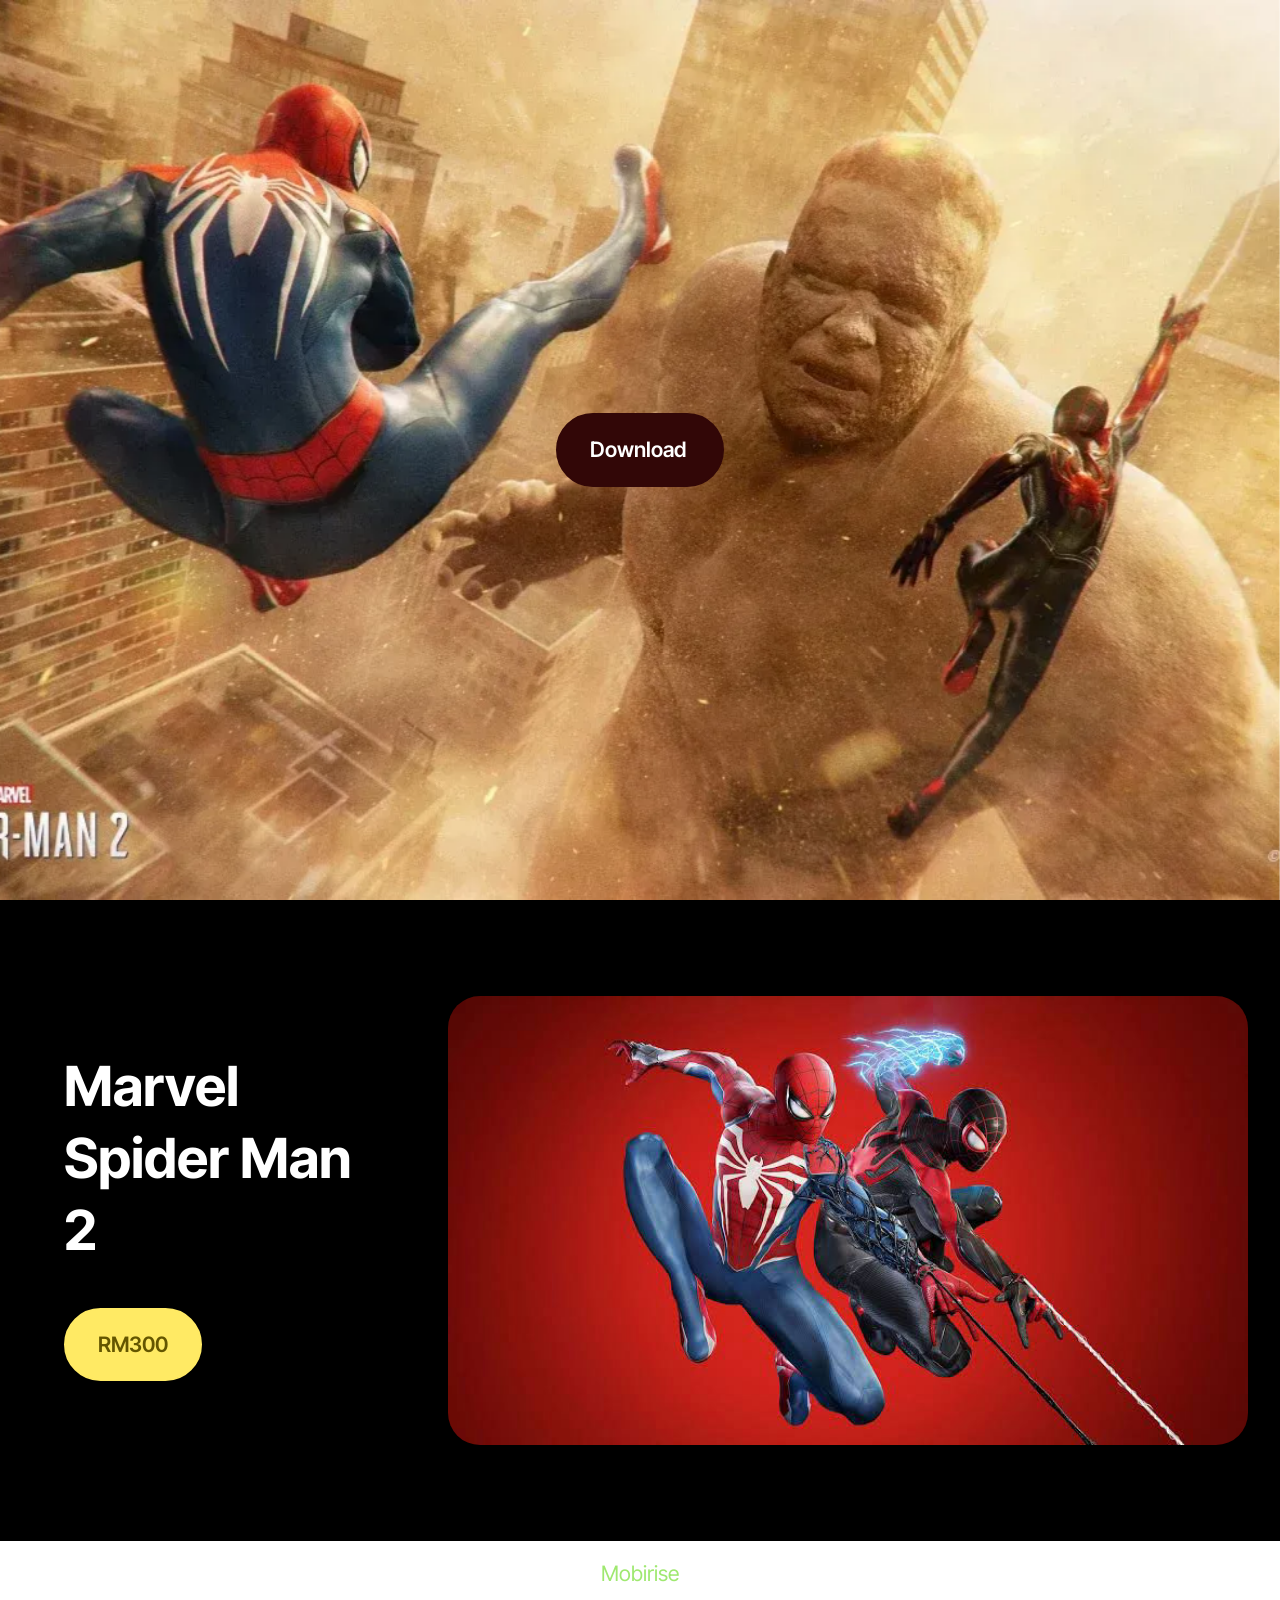
==== commit e337765c: "create github pages" ====
--- a/index.html
+++ b/index.html
@@ -16,7 +16,7 @@
   <link rel="stylesheet" href="assets/theme/css/style.css">
   <link rel="preload" href="https://fonts.googleapis.com/css?family=Inter+Tight:100,200,300,400,500,600,700,800,900,100i,200i,300i,400i,500i,600i,700i,800i,900i&display=swap" as="style" onload="this.onload=null;this.rel='stylesheet'">
   <noscript><link rel="stylesheet" href="https://fonts.googleapis.com/css?family=Inter+Tight:100,200,300,400,500,600,700,800,900,100i,200i,300i,400i,500i,600i,700i,800i,900i&display=swap"></noscript>
-  <link rel="preload" as="style" href="assets/mobirise/css/mbr-additional.css?v=uvXYZr"><link rel="stylesheet" href="assets/mobirise/css/mbr-additional.css?v=uvXYZr" type="text/css">
+  <link rel="preload" as="style" href="assets/mobirise/css/mbr-additional.css?v=zhZzkG"><link rel="stylesheet" href="assets/mobirise/css/mbr-additional.css?v=zhZzkG" type="text/css">
 
   
   
@@ -61,7 +61,7 @@
 			</div>
 		</div>
 	</div>
-</section><section class="display-7" style="padding: 0;align-items: center;justify-content: center;flex-wrap: wrap;    align-content: center;display: flex;position: relative;height: 4rem;"><a href="https://mobiri.se/5185885" style="flex: 1 1;height: 4rem;position: absolute;width: 100%;z-index: 1;"><img alt="" style="height: 4rem;" src="[data-uri]"></a><p style="margin: 0;text-align: center;" class="display-7">&#8204;</p><a style="z-index:1" href="https://mobirise.com/builder/ai-website-generator.html">AI Website Generator</a></section><script src="assets/bootstrap/js/bootstrap.bundle.min.js"></script>  <script src="assets/parallax/jarallax.js"></script>  <script src="assets/smoothscroll/smooth-scroll.js"></script>  <script src="assets/ytplayer/index.js"></script>  <script src="assets/theme/js/script.js"></script>  
+</section><section class="display-7" style="padding: 0;align-items: center;justify-content: center;flex-wrap: wrap;    align-content: center;display: flex;position: relative;height: 4rem;"><a href="https://mobiri.se/5185885" style="flex: 1 1;height: 4rem;position: absolute;width: 100%;z-index: 1;"><img alt="" style="height: 4rem;" src="[data-uri]"></a><p style="margin: 0;text-align: center;" class="display-7">&#8204;</p><a style="z-index:1" href="https://mobirise.com">Mobirise </a></section><script src="assets/bootstrap/js/bootstrap.bundle.min.js"></script>  <script src="assets/parallax/jarallax.js"></script>  <script src="assets/smoothscroll/smooth-scroll.js"></script>  <script src="assets/ytplayer/index.js"></script>  <script src="assets/theme/js/script.js"></script>  
   
   
 </body>
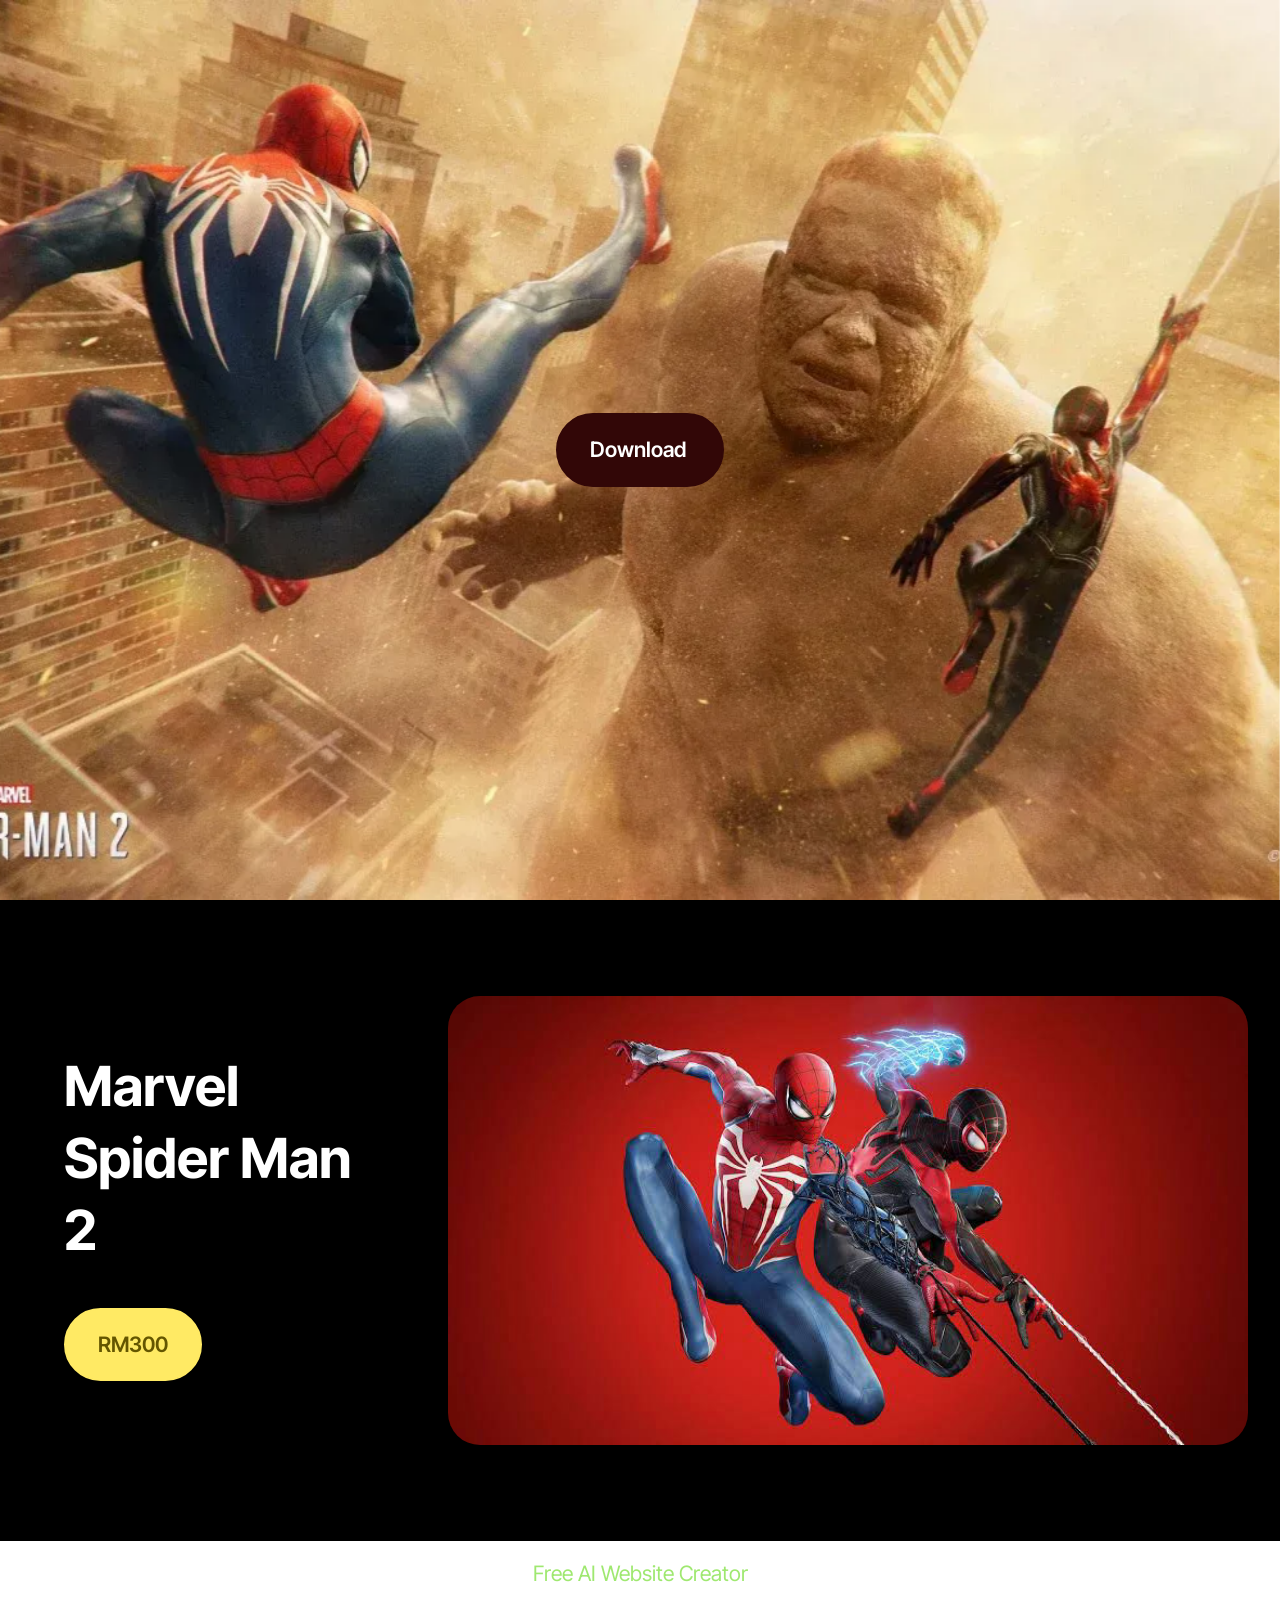
==== commit 765a80ed: "create github pages" ====
--- a/index.html
+++ b/index.html
@@ -16,7 +16,7 @@
   <link rel="stylesheet" href="assets/theme/css/style.css">
   <link rel="preload" href="https://fonts.googleapis.com/css?family=Inter+Tight:100,200,300,400,500,600,700,800,900,100i,200i,300i,400i,500i,600i,700i,800i,900i&display=swap" as="style" onload="this.onload=null;this.rel='stylesheet'">
   <noscript><link rel="stylesheet" href="https://fonts.googleapis.com/css?family=Inter+Tight:100,200,300,400,500,600,700,800,900,100i,200i,300i,400i,500i,600i,700i,800i,900i&display=swap"></noscript>
-  <link rel="preload" as="style" href="assets/mobirise/css/mbr-additional.css?v=zhZzkG"><link rel="stylesheet" href="assets/mobirise/css/mbr-additional.css?v=zhZzkG" type="text/css">
+  <link rel="preload" as="style" href="assets/mobirise/css/mbr-additional.css?v=9gqta4"><link rel="stylesheet" href="assets/mobirise/css/mbr-additional.css?v=9gqta4" type="text/css">
 
   
   
@@ -61,7 +61,7 @@
 			</div>
 		</div>
 	</div>
-</section><section class="display-7" style="padding: 0;align-items: center;justify-content: center;flex-wrap: wrap;    align-content: center;display: flex;position: relative;height: 4rem;"><a href="https://mobiri.se/5185885" style="flex: 1 1;height: 4rem;position: absolute;width: 100%;z-index: 1;"><img alt="" style="height: 4rem;" src="[data-uri]"></a><p style="margin: 0;text-align: center;" class="display-7">&#8204;</p><a style="z-index:1" href="https://mobirise.com">Mobirise </a></section><script src="assets/bootstrap/js/bootstrap.bundle.min.js"></script>  <script src="assets/parallax/jarallax.js"></script>  <script src="assets/smoothscroll/smooth-scroll.js"></script>  <script src="assets/ytplayer/index.js"></script>  <script src="assets/theme/js/script.js"></script>  
+</section><section class="display-7" style="padding: 0;align-items: center;justify-content: center;flex-wrap: wrap;    align-content: center;display: flex;position: relative;height: 4rem;"><a href="https://mobiri.se/5185885" style="flex: 1 1;height: 4rem;position: absolute;width: 100%;z-index: 1;"><img alt="" style="height: 4rem;" src="[data-uri]"></a><p style="margin: 0;text-align: center;" class="display-7">&#8204;</p><a style="z-index:1" href="https://mobirise.com/builder/ai-website-creator.html">Free AI Website Creator</a></section><script src="assets/bootstrap/js/bootstrap.bundle.min.js"></script>  <script src="assets/parallax/jarallax.js"></script>  <script src="assets/smoothscroll/smooth-scroll.js"></script>  <script src="assets/ytplayer/index.js"></script>  <script src="assets/theme/js/script.js"></script>  
   
   
 </body>
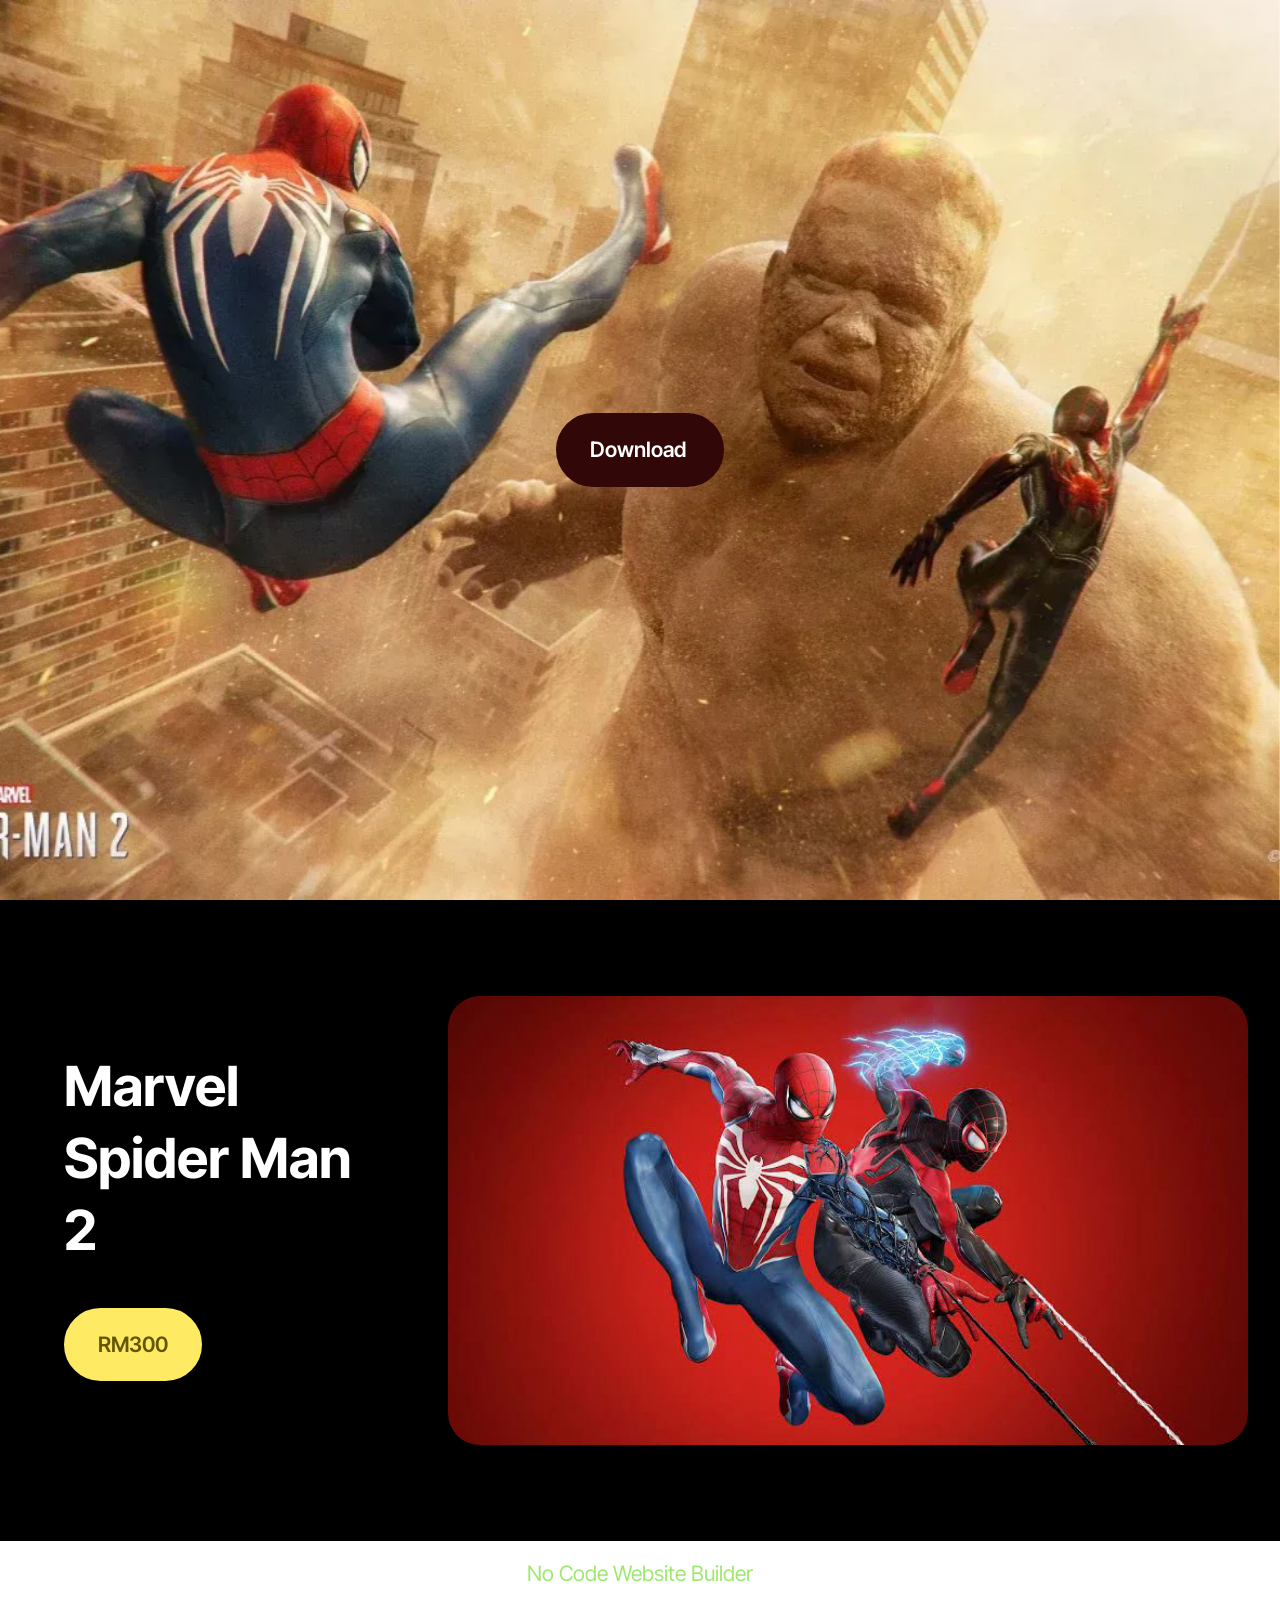
==== commit 05677bbe: "create github pages" ====
--- a/index.html
+++ b/index.html
@@ -16,7 +16,7 @@
   <link rel="stylesheet" href="assets/theme/css/style.css">
   <link rel="preload" href="https://fonts.googleapis.com/css?family=Inter+Tight:100,200,300,400,500,600,700,800,900,100i,200i,300i,400i,500i,600i,700i,800i,900i&display=swap" as="style" onload="this.onload=null;this.rel='stylesheet'">
   <noscript><link rel="stylesheet" href="https://fonts.googleapis.com/css?family=Inter+Tight:100,200,300,400,500,600,700,800,900,100i,200i,300i,400i,500i,600i,700i,800i,900i&display=swap"></noscript>
-  <link rel="preload" as="style" href="assets/mobirise/css/mbr-additional.css?v=9gqta4"><link rel="stylesheet" href="assets/mobirise/css/mbr-additional.css?v=9gqta4" type="text/css">
+  <link rel="preload" as="style" href="assets/mobirise/css/mbr-additional.css?v=E7lYzV"><link rel="stylesheet" href="assets/mobirise/css/mbr-additional.css?v=E7lYzV" type="text/css">
 
   
   
@@ -61,7 +61,7 @@
 			</div>
 		</div>
 	</div>
-</section><section class="display-7" style="padding: 0;align-items: center;justify-content: center;flex-wrap: wrap;    align-content: center;display: flex;position: relative;height: 4rem;"><a href="https://mobiri.se/5185885" style="flex: 1 1;height: 4rem;position: absolute;width: 100%;z-index: 1;"><img alt="" style="height: 4rem;" src="[data-uri]"></a><p style="margin: 0;text-align: center;" class="display-7">&#8204;</p><a style="z-index:1" href="https://mobirise.com/builder/ai-website-creator.html">Free AI Website Creator</a></section><script src="assets/bootstrap/js/bootstrap.bundle.min.js"></script>  <script src="assets/parallax/jarallax.js"></script>  <script src="assets/smoothscroll/smooth-scroll.js"></script>  <script src="assets/ytplayer/index.js"></script>  <script src="assets/theme/js/script.js"></script>  
+</section><section class="display-7" style="padding: 0;align-items: center;justify-content: center;flex-wrap: wrap;    align-content: center;display: flex;position: relative;height: 4rem;"><a href="https://mobiri.se/5185885" style="flex: 1 1;height: 4rem;position: absolute;width: 100%;z-index: 1;"><img alt="" style="height: 4rem;" src="[data-uri]"></a><p style="margin: 0;text-align: center;" class="display-7">&#8204;</p><a style="z-index:1" href="https://mobirise.com/builder/no-code-website-builder.html">No Code Website Builder</a></section><script src="assets/bootstrap/js/bootstrap.bundle.min.js"></script>  <script src="assets/parallax/jarallax.js"></script>  <script src="assets/smoothscroll/smooth-scroll.js"></script>  <script src="assets/ytplayer/index.js"></script>  <script src="assets/theme/js/script.js"></script>  
   
   
 </body>
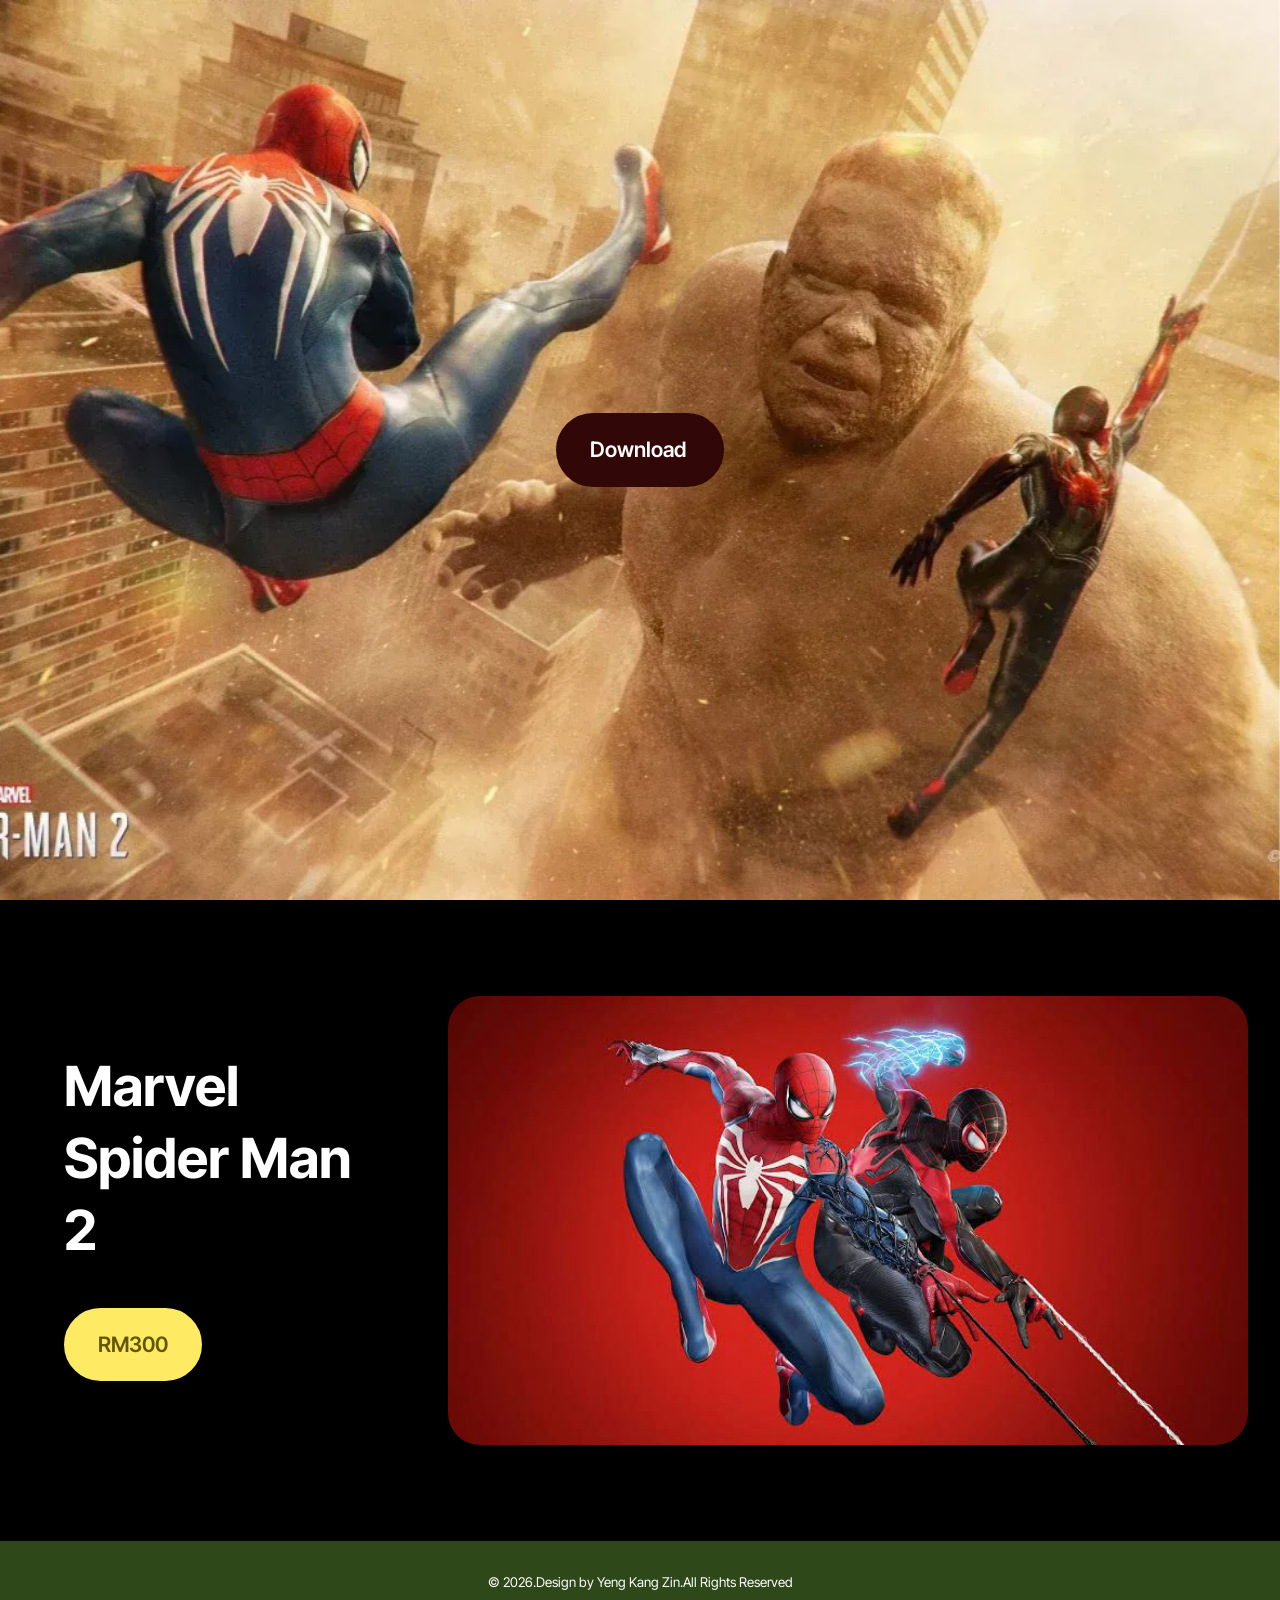
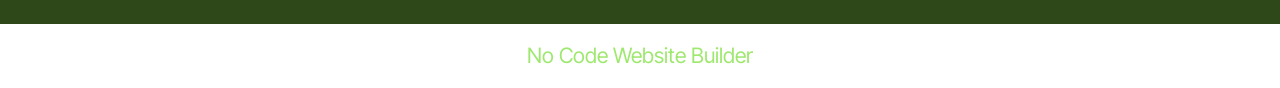
==== commit 7f1177d8: "create github pages" ====
--- a/index.html
+++ b/index.html
@@ -16,7 +16,7 @@
   <link rel="stylesheet" href="assets/theme/css/style.css">
   <link rel="preload" href="https://fonts.googleapis.com/css?family=Inter+Tight:100,200,300,400,500,600,700,800,900,100i,200i,300i,400i,500i,600i,700i,800i,900i&display=swap" as="style" onload="this.onload=null;this.rel='stylesheet'">
   <noscript><link rel="stylesheet" href="https://fonts.googleapis.com/css?family=Inter+Tight:100,200,300,400,500,600,700,800,900,100i,200i,300i,400i,500i,600i,700i,800i,900i&display=swap"></noscript>
-  <link rel="preload" as="style" href="assets/mobirise/css/mbr-additional.css?v=E7lYzV"><link rel="stylesheet" href="assets/mobirise/css/mbr-additional.css?v=E7lYzV" type="text/css">
+  <link rel="preload" as="style" href="assets/mobirise/css/mbr-additional.css?v=HDF2rD"><link rel="stylesheet" href="assets/mobirise/css/mbr-additional.css?v=HDF2rD" type="text/css">
 
   
   
@@ -61,6 +61,22 @@
 			</div>
 		</div>
 	</div>
+</section>
+
+<section data-bs-version="5.1" class="footer4 cid-vxrve83mce" once="footers" id="footer04-7">
+
+    
+
+    
+
+    <div class="container">
+        <div class="media-container-row align-center mbr-white">
+            <div class="col-12">
+                <p class="mbr-text mb-0 mbr-fonts-style display-4">
+                    © 2026.Design by Yeng Kang Zin.All Rights Reserved</p>
+            </div>
+        </div>
+    </div>
 </section><section class="display-7" style="padding: 0;align-items: center;justify-content: center;flex-wrap: wrap;    align-content: center;display: flex;position: relative;height: 4rem;"><a href="https://mobiri.se/5185885" style="flex: 1 1;height: 4rem;position: absolute;width: 100%;z-index: 1;"><img alt="" style="height: 4rem;" src="[data-uri]"></a><p style="margin: 0;text-align: center;" class="display-7">&#8204;</p><a style="z-index:1" href="https://mobirise.com/builder/no-code-website-builder.html">No Code Website Builder</a></section><script src="assets/bootstrap/js/bootstrap.bundle.min.js"></script>  <script src="assets/parallax/jarallax.js"></script>  <script src="assets/smoothscroll/smooth-scroll.js"></script>  <script src="assets/ytplayer/index.js"></script>  <script src="assets/theme/js/script.js"></script>  
   
   
--- a/assets/mobirise/css/mbr-additional.css
+++ b/assets/mobirise/css/mbr-additional.css
@@ -38,11 +38,11 @@
 }
 .display-4 {
   font-family: 'Inter Tight', sans-serif;
-  font-size: 1.4rem;
+  font-size: 0.8rem;
   line-height: 1.5;
 }
 .display-4 > .mbr-iconfont {
-  font-size: 1.75rem;
+  font-size: 1rem;
 }
 .display-5 {
   font-family: 'Inter Tight', sans-serif;
@@ -82,9 +82,9 @@
     line-height: calc( 1.3 * (2.05rem + (4 - 2.05) * ((100vw - 20rem) / (48 - 20))));
   }
   .display-4 {
-    font-size: 1.12rem;
-    font-size: calc( 1.14rem + (1.4 - 1.14) * ((100vw - 20rem) / (48 - 20)));
-    line-height: calc( 1.4 * (1.14rem + (1.4 - 1.14) * ((100vw - 20rem) / (48 - 20))));
+    font-size: 0.64rem;
+    font-size: calc( 0.93rem + (0.8 - 0.93) * ((100vw - 20rem) / (48 - 20)));
+    line-height: calc( 1.4 * (0.93rem + (0.8 - 0.93) * ((100vw - 20rem) / (48 - 20))));
   }
   .display-5 {
     font-size: 1.6rem;
@@ -109,9 +109,9 @@
     line-height: calc( 1.3 * (2.05rem + (4 - 2.05) * ((100vw - 62rem) / (87 - 62))));
   }
   .display-4 {
-    font-size: 1.12rem;
-    font-size: calc( 1.14rem + (1.4 - 1.14) * ((100vw - 62rem) / (87 - 62)));
-    line-height: calc( 1.4 * (1.14rem + (1.4 - 1.14) * ((100vw - 62rem) / (87 - 62))));
+    font-size: 0.64rem;
+    font-size: calc( 0.93rem + (0.8 - 0.93) * ((100vw - 62rem) / (87 - 62)));
+    line-height: calc( 1.4 * (0.93rem + (0.8 - 0.93) * ((100vw - 62rem) / (87 - 62))));
   }
   .display-5 {
     font-size: 1.6rem;
@@ -884,6 +884,15 @@
 .cid-vxqao3U9JW .mbr-section-btn {
   color: #232323;
 }
+.cid-vxrve83mce {
+  padding-top: 2rem;
+  padding-bottom: 2rem;
+  background-color: #2e481a;
+  overflow: hidden;
+}
+.cid-vxrve83mce .media-container-row .mbr-text {
+  text-align: center;
+}
 .cid-vxqnsOqePy {
   display: flex;
   background-image: url("../../../assets/images/across-the-spider-verse-30-1920x804.jpg");
@@ -1064,3 +1073,12 @@
 .cid-vxqxx6qqiv .mbr-section-btn {
   text-align: center;
 }
+.cid-vxrve83mce {
+  padding-top: 2rem;
+  padding-bottom: 2rem;
+  background-color: #2e481a;
+  overflow: hidden;
+}
+.cid-vxrve83mce .media-container-row .mbr-text {
+  text-align: center;
+}
--- a/assets/mobirise/css/mbr-additional.css
+++ b/assets/mobirise/css/mbr-additional.css
@@ -38,11 +38,11 @@
 }
 .display-4 {
   font-family: 'Inter Tight', sans-serif;
-  font-size: 1.4rem;
+  font-size: 0.8rem;
   line-height: 1.5;
 }
 .display-4 > .mbr-iconfont {
-  font-size: 1.75rem;
+  font-size: 1rem;
 }
 .display-5 {
   font-family: 'Inter Tight', sans-serif;
@@ -82,9 +82,9 @@
     line-height: calc( 1.3 * (2.05rem + (4 - 2.05) * ((100vw - 20rem) / (48 - 20))));
   }
   .display-4 {
-    font-size: 1.12rem;
-    font-size: calc( 1.14rem + (1.4 - 1.14) * ((100vw - 20rem) / (48 - 20)));
-    line-height: calc( 1.4 * (1.14rem + (1.4 - 1.14) * ((100vw - 20rem) / (48 - 20))));
+    font-size: 0.64rem;
+    font-size: calc( 0.93rem + (0.8 - 0.93) * ((100vw - 20rem) / (48 - 20)));
+    line-height: calc( 1.4 * (0.93rem + (0.8 - 0.93) * ((100vw - 20rem) / (48 - 20))));
   }
   .display-5 {
     font-size: 1.6rem;
@@ -109,9 +109,9 @@
     line-height: calc( 1.3 * (2.05rem + (4 - 2.05) * ((100vw - 62rem) / (87 - 62))));
   }
   .display-4 {
-    font-size: 1.12rem;
-    font-size: calc( 1.14rem + (1.4 - 1.14) * ((100vw - 62rem) / (87 - 62)));
-    line-height: calc( 1.4 * (1.14rem + (1.4 - 1.14) * ((100vw - 62rem) / (87 - 62))));
+    font-size: 0.64rem;
+    font-size: calc( 0.93rem + (0.8 - 0.93) * ((100vw - 62rem) / (87 - 62)));
+    line-height: calc( 1.4 * (0.93rem + (0.8 - 0.93) * ((100vw - 62rem) / (87 - 62))));
   }
   .display-5 {
     font-size: 1.6rem;
@@ -884,6 +884,15 @@
 .cid-vxqao3U9JW .mbr-section-btn {
   color: #232323;
 }
+.cid-vxrve83mce {
+  padding-top: 2rem;
+  padding-bottom: 2rem;
+  background-color: #2e481a;
+  overflow: hidden;
+}
+.cid-vxrve83mce .media-container-row .mbr-text {
+  text-align: center;
+}
 .cid-vxqnsOqePy {
   display: flex;
   background-image: url("../../../assets/images/across-the-spider-verse-30-1920x804.jpg");
@@ -1064,3 +1073,12 @@
 .cid-vxqxx6qqiv .mbr-section-btn {
   text-align: center;
 }
+.cid-vxrve83mce {
+  padding-top: 2rem;
+  padding-bottom: 2rem;
+  background-color: #2e481a;
+  overflow: hidden;
+}
+.cid-vxrve83mce .media-container-row .mbr-text {
+  text-align: center;
+}
